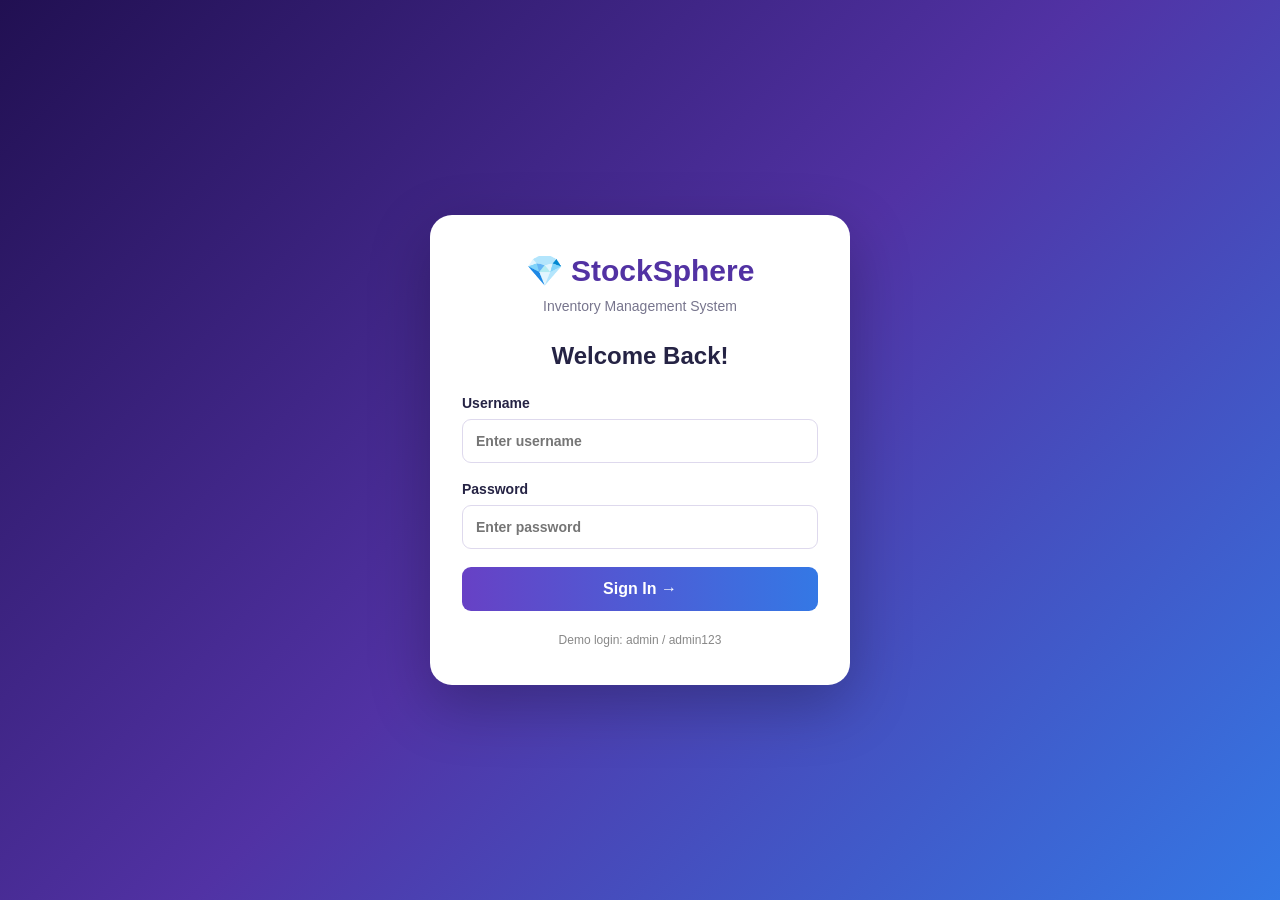
==== src/main/resources/static/backupindex.html @ e058be91 "Update StockSphere inventory system" ====
<!DOCTYPE html>
<html lang="en">
<head>
<meta charset="UTF-8">
<meta name="viewport" content="width=device-width, initial-scale=1.0">
<title>StockSphere | Inventory Management</title>

<style>
* {
    box-sizing: border-box;
    margin: 0;
    padding: 0;
    font-family: "Segoe UI", Arial, sans-serif;
}

body {
    background: #f5f6fc;
    color: #252344;
}

button, input, select { font: inherit; }
button { cursor: pointer; }

[hidden] { display: none !important; }

/* LOGIN PAGE */
.login-screen {
    min-height: 100vh;
    display: flex;
    align-items: center;
    justify-content: center;
    padding: 20px;
    background: linear-gradient(135deg, #211052, #5132a4, #3478e5);
}

.login-card {
    width: 100%;
    max-width: 420px;
    padding: 38px 32px;
    border-radius: 22px;
    background: white;
    box-shadow: 0 20px 60px rgba(0,0,0,.25);
}

.login-logo {
    text-align: center;
    font-size: 30px;
    font-weight: 800;
    color: #5232a3;
    margin-bottom: 10px;
}

.login-subtitle {
    text-align: center;
    color: #77758d;
    font-size: 14px;
    margin-bottom: 28px;
}

.login-card h2 {
    text-align: center;
    margin-bottom: 25px;
}

.login-field {
    display: flex;
    flex-direction: column;
    gap: 8px;
    margin-bottom: 18px;
    font-size: 14px;
    font-weight: 600;
}

.login-field input {
    width: 100%;
    padding: 13px;
    border: 1px solid #ded9ed;
    border-radius: 9px;
    outline: none;
}

.login-field input:focus {
    border-color: #7950db;
    box-shadow: 0 0 0 3px rgba(121,80,219,.12);
}

.login-button {
    width: 100%;
    padding: 13px;
    border: 0;
    border-radius: 9px;
    color: white;
    background: linear-gradient(90deg,#6741c5,#3478e5);
    font-weight: 700;
}

.login-error {
    color: #b42338;
    background: #fff0f0;
    padding: 10px;
    border-radius: 8px;
    margin-bottom: 15px;
    font-size: 13px;
}

.login-footer {
    margin-top: 22px;
    text-align: center;
    color: #888;
    font-size: 12px;
}

/* APPLICATION */
.app {
    display: flex;
    min-height: 100vh;
}

.sidebar {
    width: 245px;
    background: linear-gradient(180deg,#30206b,#5132a4);
    color: white;
    padding: 25px 15px;
    flex-shrink: 0;
}

.brand {
    font-size: 23px;
    font-weight: 800;
    padding: 5px 12px 30px;
}

.sidebar nav {
    display: flex;
    flex-direction: column;
    gap: 8px;
}

.nav-link {
    display: block;
    width: 100%;
    color: #eee8ff;
    background: transparent;
    border: 0;
    text-align: left;
    text-decoration: none;
    padding: 13px 14px;
    border-radius: 10px;
    font-size: 14px;
    transition: .2s;
}

.nav-link:hover, .nav-link.active {
    background: rgba(255,255,255,.18);
    color: white;
}

.main {
    min-width: 0;
    flex: 1;
    padding: 25px;
}

.topbar {
    display: flex;
    justify-content: flex-end;
    align-items: center;
    gap: 15px;
    margin-bottom: 25px;
}

.user-info { font-weight: 600; }

.logout {
    background: #eee8ff;
    color: #5634a5;
    border: 0;
    border-radius: 8px;
    padding: 9px 14px;
    font-weight: 600;
}

.page-header { margin-bottom: 25px; }
.page-header h1 { font-size: 27px; margin-bottom: 8px; }
.page-header p { color: #77758d; font-size: 14px; }

.stats-grid {
    display: grid;
    grid-template-columns: repeat(4,minmax(0,1fr));
    gap: 18px;
    margin-bottom: 28px;
}

.stat-card {
    background: white;
    padding: 22px;
    border-radius: 15px;
    box-shadow: 0 4px 18px rgba(40,30,90,.06);
    border-left: 4px solid #7549db;
}

.stat-label {
    color: #77758d;
    font-size: 13px;
    margin-bottom: 12px;
}

.stat-value {
    font-size: 25px;
    font-weight: 800;
    overflow-wrap: anywhere;
}

.panel {
    background: white;
    padding: 22px;
    border-radius: 15px;
    box-shadow: 0 4px 18px rgba(40,30,90,.06);
    margin-bottom: 22px;
}

.panel-heading {
    display: flex;
    justify-content: space-between;
    align-items: center;
    flex-wrap: wrap;
    gap: 12px;
    margin-bottom: 18px;
}

.panel-heading h2, .panel h2 { font-size: 19px; }

.toolbar {
    display: flex;
    align-items: center;
    flex-wrap: wrap;
    gap: 10px;
    margin-bottom: 18px;
}

.toolbar input, .toolbar select,
.form-grid input, .form-grid select {
    min-width: 0;
    width: 100%;
    padding: 11px 12px;
    border: 1px solid #ded9ed;
    border-radius: 8px;
    outline: none;
    background: white;
}

input:focus, select:focus {
    border-color: #7950db;
    box-shadow: 0 0 0 2px rgba(121,80,219,.1);
}

.toolbar .search { flex: 1; min-width: 180px; }

.btn {
    padding: 10px 15px;
    border: 0;
    border-radius: 8px;
    font-weight: 600;
}

.btn-primary { background: #6741c5; color: white; }
.btn-primary:hover { background: #5230a7; }
.btn-secondary { background: #eee9fa; color: #5634a5; }
.btn-danger { background: #ffe8eb; color: #c02e48; }

.btn-small {
    padding: 7px 10px;
    font-size: 12px;
    margin: 2px;
}

.table-wrap { width: 100%; overflow-x: auto; }

table {
    width: 100%;
    border-collapse: collapse;
    white-space: nowrap;
}

th, td {
    text-align: left;
    padding: 14px 12px;
    border-bottom: 1px solid #eeeaf5;
    font-size: 13px;
}

th {
    color: #6b6386;
    background: #faf9fe;
    font-weight: 700;
}

tbody tr:hover { background: #fcfbff; }

.empty-message {
    color: #77758d;
    padding: 22px 10px;
    text-align: center;
}

.form-grid {
    display: grid;
    grid-template-columns: repeat(2,minmax(0,1fr));
    gap: 15px;
    margin: 18px 0;
}

.form-field {
    display: flex;
    flex-direction: column;
    gap: 7px;
    font-size: 13px;
    font-weight: 600;
}

.form-actions { display: flex; gap: 10px; flex-wrap: wrap; }

.status {
    display: inline-block;
    padding: 5px 9px;
    border-radius: 20px;
    font-size: 12px;
    font-weight: 700;
}

.status-low { background: #fff0d7; color: #a35c00; }
.status-ok { background: #dff7e8; color: #187843; }

.settings-card {
    max-width: 750px;
    padding: 25px;
    background: white;
    border-radius: 16px;
    box-shadow: 0 4px 18px rgba(60,40,120,.10);
}

.settings-card h2 { margin-bottom: 22px; color: #5936b4; }

.settings-row {
    display: flex;
    justify-content: space-between;
    align-items: center;
    gap: 15px;
    padding: 18px 12px;
    border-bottom: 1px solid #eee8fa;
}

.settings-row:last-child { border-bottom: none; }
.settings-row span { color: #666; }
.settings-row strong { color: #292344; text-align: right; }

.settings-footer {
    margin-top: 30px;
    color: #777;
    font-size: 13px;
    text-align: center;
}

.notice {
    padding: 12px 15px;
    border-radius: 8px;
    background: #f0eaff;
    color: #5634a5;
    margin-bottom: 15px;
    font-size: 13px;
}

.error-notice { background: #fff0f0; color: #b42338; }

@media(max-width:1000px) {
    .stats-grid { grid-template-columns: repeat(2,minmax(0,1fr)); }
    .sidebar { width: 210px; }
}

@media(max-width:650px) {
    .app { flex-direction: column; }
    .sidebar { width: 100%; padding: 15px; }
    .brand { padding: 5px 8px 15px; }
    .sidebar nav { display: grid; grid-template-columns: repeat(2,minmax(0,1fr)); }
    .nav-link { padding: 11px 9px; font-size: 12px; }
    .main { padding: 16px; }
    .stats-grid { grid-template-columns: 1fr 1fr; gap: 10px; }
    .stat-card { padding: 15px; }
    .stat-value { font-size: 20px; }
    .form-grid { grid-template-columns: 1fr; }
    .settings-row { align-items: flex-start; flex-direction: column; gap: 7px; }
    .settings-row strong { text-align: left; }
}
</style>
</head>

<body>

<!-- LOGIN PAGE -->
<section id="loginScreen" class="login-screen">
    <div class="login-card">
        <div class="login-logo">💎 StockSphere</div>
        <p class="login-subtitle">Inventory Management System</p>
        <h2>Welcome Back!</h2>

        <form id="loginForm">
            <label class="login-field">
                Username
                <input id="loginUsername" type="text"
                       placeholder="Enter username"
                       autocomplete="username" required>
            </label>

            <label class="login-field">
                Password
                <input id="loginPassword" type="password"
                       placeholder="Enter password"
                       autocomplete="current-password" required>
            </label>

            <div id="loginError" class="login-error" hidden>
                Invalid username or password.
            </div>

            <button type="submit" class="login-button">Sign In →</button>
        </form>

        <div class="login-footer">
            Demo login: admin / admin123
        </div>
    </div>
</section>

<!-- INVENTORY APP: HIDDEN UNTIL LOGIN -->
<div class="app" id="inventoryApp" hidden>

    <aside class="sidebar">
        <div class="brand">💎 StockSphere</div>
        <nav>
            <button class="nav-link active" data-page="dashboard" onclick="showPage('dashboard')">📊 Dashboard</button>
            <button class="nav-link" data-page="products" onclick="showPage('products')">📦 Products</button>
            <button class="nav-link" data-page="suppliers" onclick="showPage('suppliers')">🏭 Suppliers</button>
            <button class="nav-link" data-page="alerts" onclick="showPage('alerts')">🔔 Stock Alerts</button>
            <button class="nav-link" data-page="reports" onclick="showPage('reports')">📈 Reports</button>
            <button class="nav-link" data-page="history" onclick="showPage('history')">🕘 Stock History</button>
            <button class="nav-link" data-page="settings" onclick="showPage('settings')">⚙️ Settings</button>
        </nav>
    </aside>

    <main class="main">
        <header class="topbar">
            <span class="user-info" id="userInfo">👤 admin</span>
            <button class="logout" onclick="logout()">Log out</button>
        </header>

        <div id="globalMessage" hidden></div>

        <!-- DASHBOARD -->
        <section id="dashboardPage">
            <div class="page-header">
                <h1>Inventory Dashboard</h1>
                <p>Welcome back! Here's your stock overview.</p>
            </div>

            <div class="stats-grid">
                <div class="stat-card"><div class="stat-label">📦 Total Products</div><div class="stat-value" id="dashboardProducts">0</div></div>
                <div class="stat-card"><div class="stat-label">📊 Total Stock Units</div><div class="stat-value" id="dashboardUnits">0</div></div>
                <div class="stat-card"><div class="stat-label">🔔 Low Stock Alerts</div><div class="stat-value" id="dashboardLowStock">0</div></div>
                <div class="stat-card"><div class="stat-label">💰 Total Stock Value</div><div class="stat-value" id="dashboardValue">₹0</div></div>
            </div>

            <div class="panel">
                <div class="panel-heading">
                    <h2>📦 Recent Products</h2>
                    <button class="btn btn-primary" onclick="showPage('products')">View Products</button>
                </div>
                <div class="table-wrap">
                    <table>
                        <thead><tr><th>ID</th><th>Product Name</th><th>Category</th><th>Stock</th><th>Price</th></tr></thead>
                        <tbody id="dashboardProductRows"><tr><td colspan="5" class="empty-message">Loading products...</td></tr></tbody>
                    </table>
                </div>
            </div>
        </section>

        <!-- PRODUCTS -->
        <section id="productsPage" hidden>
            <div class="page-header"><h1>📦 Products</h1><p>Manage your inventory products and stock quantities.</p></div>

            <div class="panel">
                <div class="panel-heading"><h2 id="productFormTitle">Add Product</h2></div>
                <form id="productForm">
                    <input type="hidden" id="productId">
                    <div class="form-grid">
                        <label class="form-field">Product Name<input id="productName" required placeholder="Enter product name"></label>
                        <label class="form-field">Category<input id="productCategory" required placeholder="Enter category"></label>
                        <label class="form-field">Stock<input id="productQuantity" type="number" min="0" step="1" required placeholder="Enter stock quantity"></label>
                        <label class="form-field">Price (₹)<input id="productPrice" type="number" min="0" step="0.01" required placeholder="Enter price"></label>
                    </div>
                    <div class="form-actions">
                        <button type="submit" class="btn btn-primary" id="productSubmitButton">Add Product</button>
                        <button type="button" class="btn btn-secondary" onclick="resetProductForm()">Clear</button>
                    </div>
                </form>
            </div>

            <div class="panel">
                <div class="panel-heading"><h2>Product List</h2><button class="btn btn-secondary" onclick="loadProducts()">↻ Refresh</button></div>
                <div class="toolbar"><input class="search" id="productSearch" placeholder="Search products..." oninput="renderProducts()"></div>
                <div class="table-wrap">
                    <table>
                        <thead><tr><th>ID</th><th>Name</th><th>Category</th><th>Stock</th><th>Price</th><th>Stock Status</th><th>Action</th></tr></thead>
                        <tbody id="productRows"><tr><td colspan="7" class="empty-message">Loading products...</td></tr></tbody>
                    </table>
                </div>
            </div>
        </section>

        <!-- SUPPLIERS -->
        <section id="suppliersPage" hidden>
            <div class="page-header"><h1>🏭 Suppliers</h1><p>Manage supplier contact and company information.</p></div>

            <div class="panel">
                <div class="panel-heading"><h2 id="supplierFormTitle">Add Supplier</h2></div>
                <form id="supplierForm">
                    <input type="hidden" id="supplierId">
                    <div class="form-grid">
                        <label class="form-field">Name<input id="supplierName" required placeholder="Supplier name"></label>
                        <label class="form-field">Company<input id="supplierCompany" required placeholder="Company name"></label>
                        <label class="form-field">Phone<input id="supplierPhone" placeholder="Phone number"></label>
                        <label class="form-field">Email<input id="supplierEmail" type="email" placeholder="Email address"></label>
                        <label class="form-field">Address<input id="supplierAddress" placeholder="Address"></label>
                        <label class="form-field">Product Purchased<input id="supplierProduct" placeholder="Product purchased"></label>
                    </div>
                    <div class="form-actions">
                        <button type="submit" class="btn btn-primary" id="supplierSubmitButton">Add Supplier</button>
                        <button type="button" class="btn btn-secondary" onclick="resetSupplierForm()">Clear</button>
                    </div>
                </form>
            </div>

            <div class="panel">
                <div class="panel-heading"><h2>Supplier List</h2><button class="btn btn-secondary" onclick="loadSuppliers()">↻ Refresh</button></div>
                <div class="toolbar"><input class="search" id="supplierSearch" placeholder="Search suppliers..." oninput="renderSuppliers()"></div>
                <div class="table-wrap">
                    <table>
                        <thead><tr><th>Name</th><th>Company</th><th>Phone</th><th>Email</th><th>Address</th><th>Product Purchased</th><th>Action</th></tr></thead>
                        <tbody id="supplierRows"><tr><td colspan="7" class="empty-message">Loading suppliers...</td></tr></tbody>
                    </table>
                </div>
            </div>
        </section>

        <!-- STOCK ALERTS -->
        <section id="alertsPage" hidden>
            <div class="page-header"><h1>🔔 Stock Alerts</h1><p>Monitor products with low stock quantities.</p></div>
            <div class="panel">
                <div class="panel-heading"><h2>Low Stock Products</h2><button class="btn btn-secondary" onclick="renderAlerts()">↻ Refresh</button></div>
                <p class="notice">Products with stock quantity of 10 or less are shown as low stock.</p>
                <div class="table-wrap">
                    <table>
                        <thead><tr><th>Product</th><th>Category</th><th>Current Stock</th><th>Status</th></tr></thead>
                        <tbody id="alertRows"><tr><td colspan="4" class="empty-message">Loading alerts...</td></tr></tbody>
                    </table>
                </div>
            </div>
        </section>

        <!-- REPORTS -->
        <section id="reportsPage" hidden>
            <div class="page-header"><h1>📈 Inventory Reports</h1><p>View and export inventory summaries.</p></div>
            <div class="stats-grid">
                <div class="stat-card"><div class="stat-label">Total Products</div><div class="stat-value" id="reportProducts">0</div></div>
                <div class="stat-card"><div class="stat-label">Total Stock Units</div><div class="stat-value" id="reportUnits">0</div></div>
                <div class="stat-card"><div class="stat-label">Low Stock Products</div><div class="stat-value" id="reportLowStock">0</div></div>
                <div class="stat-card"><div class="stat-label">Total Stock Value</div><div class="stat-value" id="reportValue">₹0</div></div>
            </div>
            <div class="panel">
                <div class="panel-heading"><h2>Inventory Summary</h2><button class="btn btn-primary" onclick="downloadCSVReport()">⬇ Download CSV Report</button></div>
                <div class="table-wrap">
                    <table>
                        <thead><tr><th>ID</th><th>Product</th><th>Category</th><th>Stock</th><th>Price</th><th>Total Value</th></tr></thead>
                        <tbody id="reportRows"><tr><td colspan="6" class="empty-message">Loading report...</td></tr></tbody>
                    </table>
                </div>
            </div>
        </section>

        <!-- STOCK HISTORY -->
        <section id="historyPage" hidden>
            <div class="page-header"><h1>🕘 Stock History</h1><p>Track product stock changes and inventory activities.</p></div>
            <div class="panel">
                <div class="panel-heading"><h2>Stock History Records</h2><button class="btn btn-secondary" onclick="loadHistory()">↻ Refresh</button></div>
                <p id="historyCount" class="notice">Loading stock history...</p>
                <div class="table-wrap">
                    <table>
                        <thead><tr><th>Date &amp; Time</th><th>Product</th><th>Action</th><th>Previous Quantity</th><th>New Quantity</th></tr></thead>
                        <tbody id="historyRows"><tr><td colspan="5" class="empty-message">Loading stock history...</td></tr></tbody>
                    </table>
                </div>
            </div>
        </section>

        <!-- SETTINGS -->
        <section id="settingsPage" hidden>
            <div class="page-header"><h1>Settings</h1><p>Application information.</p></div>
            <div class="settings-card">
                <h2>⚙️ Settings</h2>
                <div class="settings-row"><span>Application</span><strong>StockSphere</strong></div>
                <div class="settings-row"><span>Backend</span><strong>Spring Boot</strong></div>
                <div class="settings-row"><span>Database</span><strong>MySQL</strong></div>
                <div class="settings-row"><span>Currency</span><strong>Indian Rupees (₹)</strong></div>
            </div>
            <footer class="settings-footer">© 2026 StockSphere | Inventory Management System</footer>
        </section>
    </main>
</div>

<script>
const PRODUCT_API = "/api/products";
const HISTORY_API = "/api/products/history";
const SUPPLIER_API = "/api/suppliers";

/* DEMO LOGIN - NOT SECURE BACKEND AUTHENTICATION */
const DEMO_USERNAME = "admin";
const DEMO_PASSWORD = "admin123";

let products = [];
let suppliers = [];
let historyRecords = [];

const byId = id => document.getElementById(id);

function escapeHTML(value) {
    return String(value ?? "").replace(/[&<>"']/g, char => ({
        "&": "&amp;",
        "<": "&lt;",
        ">": "&gt;",
        '"': "&quot;",
        "'": "&#39;"
    })[char]);
}

function money(value) {
    return Number(value || 0).toLocaleString("en-IN", {
        style: "currency",
        currency: "INR",
        maximumFractionDigits: 2
    });
}

function number(value) {
    return Number(value || 0).toLocaleString("en-IN");
}

function showMessage(message, isError = false) {
    const element = byId("globalMessage");
    element.textContent = message;
    element.className = isError ? "notice error-notice" : "notice";
    element.hidden = false;
}

function clearMessage() {
    byId("globalMessage").hidden = true;
}

async function apiRequest(url, options = {}) {
    const response = await fetch(url, {
        ...options,
        headers: {
            ...(options.body ? {"Content-Type": "application/json"} : {}),
            ...(options.headers || {})
        }
    });

    if (!response.ok) {
        const errorText = await response.text();
        throw new Error(errorText || `Request failed (${response.status})`);
    }

    if (response.status === 204) return null;

    const text = await response.text();
    return text ? JSON.parse(text) : null;
}

/* LOGIN */
byId("loginForm").addEventListener("submit", async event => {
    event.preventDefault();

    const username = byId("loginUsername").value.trim();
    const password = byId("loginPassword").value;

    if (username !== DEMO_USERNAME || password !== DEMO_PASSWORD) {
        byId("loginError").textContent = "Invalid username or password.";
        byId("loginError").hidden = false;
        return;
    }

    byId("loginError").hidden = true;
    byId("loginScreen").hidden = true;
    byId("inventoryApp").hidden = false;
    byId("userInfo").textContent = "👤 " + username;

    showPage("dashboard");
});

function logout() {
    if (!confirm("Are you sure you want to log out?")) return;

    byId("inventoryApp").hidden = true;
    byId("loginScreen").hidden = false;
    byId("loginForm").reset();
    byId("loginError").hidden = true;
    byId("loginUsername").focus();
}

/* PAGE NAVIGATION */
function showPage(page) {
    clearMessage();

    const pages = [
        "dashboard", "products", "suppliers",
        "alerts", "reports", "history", "settings"
    ];

    pages.forEach(name => {
        byId(name + "Page").hidden = name !== page;
    });

    document.querySelectorAll(".nav-link").forEach(link => {
        link.classList.toggle("active", link.dataset.page === page);
    });

    if (page === "dashboard" || page === "products") {
        loadProducts();
    } else if (page === "suppliers") {
        loadSuppliers();
    } else if (page === "alerts" || page === "reports") {
        loadProducts();
    } else if (page === "history") {
        loadHistory();
    }
}

/* PRODUCTS */
async function loadProducts() {
    try {
        const result = await apiRequest(PRODUCT_API);
        products = Array.isArray(result) ? result : [];

        renderProducts();
        renderDashboard();
        renderAlerts();
        renderReports();
    } catch (error) {
        console.error("Product loading error:", error);
        byId("productRows").innerHTML =
            `<tr><td colspan="7" class="empty-message">Unable to load products. Check the backend.</td></tr>`;
        byId("dashboardProductRows").innerHTML =
            `<tr><td colspan="5" class="empty-message">Unable to load products.</td></tr>`;
        showMessage("Unable to load products. Make sure Spring Boot is running.", true);
    }
}

function renderProducts() {
    const query = (byId("productSearch").value || "").toLowerCase();

    const filtered = products.filter(product =>
        String(product.name || "").toLowerCase().includes(query) ||
        String(product.category || "").toLowerCase().includes(query) ||
        String(product.id || "").includes(query)
    );

    byId("productRows").innerHTML = filtered.length
        ? filtered.map(product => {
            const qty = Number(product.quantity || 0);
            const low = qty <= 10;

            return `<tr>
                <td>${escapeHTML(product.id)}</td>
                <td>${escapeHTML(product.name)}</td>
                <td>${escapeHTML(product.category)}</td>
                <td>${number(qty)}</td>
                <td>${money(product.price)}</td>
                <td><span class="status ${low ? "status-low" : "status-ok"}">${low ? "Low Stock" : "In Stock"}</span></td>
                <td>
                    <button class="btn btn-secondary btn-small" onclick="editProduct(${Number(product.id)})">Edit</button>
                    <button class="btn btn-danger btn-small" onclick="deleteProduct(${Number(product.id)})">Delete</button>
                </td>
            </tr>`;
        }).join("")
        : `<tr><td colspan="7" class="empty-message">No products found.</td></tr>`;
}

function renderDashboard() {
    const totalUnits = products.reduce((sum, p) => sum + Number(p.quantity || 0), 0);
    const lowStock = products.filter(p => Number(p.quantity || 0) <= 10).length;
    const totalValue = products.reduce((sum, p) =>
        sum + Number(p.quantity || 0) * Number(p.price || 0), 0);

    byId("dashboardProducts").textContent = number(products.length);
    byId("dashboardUnits").textContent = number(totalUnits);
    byId("dashboardLowStock").textContent = number(lowStock);
    byId("dashboardValue").textContent = money(totalValue);

    byId("dashboardProductRows").innerHTML = products.length
        ? [...products].slice(-5).reverse().map(p => `
            <tr>
                <td>${escapeHTML(p.id)}</td>
                <td>${escapeHTML(p.name)}</td>
                <td>${escapeHTML(p.category)}</td>
                <td>${number(p.quantity)}</td>
                <td>${money(p.price)}</td>
            </tr>`).join("")
        : `<tr><td colspan="5" class="empty-message">No products added yet.</td></tr>`;
}

byId("productForm").addEventListener("submit", async event => {
    event.preventDefault();

    const id = byId("productId").value;
    const product = {
        name: byId("productName").value.trim(),
        category: byId("productCategory").value.trim(),
        quantity: Number(byId("productQuantity").value),
        price: Number(byId("productPrice").value)
    };

    try {
        if (id) {
            await apiRequest(`${PRODUCT_API}/${encodeURIComponent(id)}`, {
                method: "PUT", body: JSON.stringify(product)
            });
            showMessage("Product updated successfully.");
        } else {
            await apiRequest(PRODUCT_API, {
                method: "POST", body: JSON.stringify(product)
            });
            showMessage("Product added successfully.");
        }

        resetProductForm();
        await loadProducts();
    } catch (error) {
        console.error(error);
        showMessage("Unable to save product. Check the backend and try again.", true);
    }
});

function editProduct(id) {
    const p = products.find(item => Number(item.id) === Number(id));
    if (!p) return;

    byId("productId").value = p.id;
    byId("productName").value = p.name || "";
    byId("productCategory").value = p.category || "";
    byId("productQuantity").value = p.quantity ?? 0;
    byId("productPrice").value = p.price ?? 0;
    byId("productFormTitle").textContent = "Edit Product";
    byId("productSubmitButton").textContent = "Update Product";

    window.scrollTo({top: 0, behavior: "smooth"});
}

async function deleteProduct(id) {
    if (!confirm("Are you sure you want to delete this product?")) return;

    try {
        await apiRequest(`${PRODUCT_API}/${encodeURIComponent(id)}`, {method: "DELETE"});
        showMessage("Product deleted successfully.");
        await loadProducts();
    } catch (error) {
        console.error(error);
        showMessage("Unable to delete product.", true);
    }
}

function resetProductForm() {
    byId("productForm").reset();
    byId("productId").value = "";
    byId("productFormTitle").textContent = "Add Product";
    byId("productSubmitButton").textContent = "Add Product";
}

/* SUPPLIERS */
async function loadSuppliers() {
    try {
        const result = await apiRequest(SUPPLIER_API);
        suppliers = Array.isArray(result) ? result : [];
        renderSuppliers();
    } catch (error) {
        console.error("Supplier loading error:", error);
        byId("supplierRows").innerHTML =
            `<tr><td colspan="7" class="empty-message">Unable to load suppliers. Check the supplier backend API.</td></tr>`;
        showMessage("Unable to load suppliers. Verify /api/suppliers.", true);
    }
}

function renderSuppliers() {
    const query = (byId("supplierSearch").value || "").toLowerCase();

    const filtered = suppliers.filter(s => [
        s.name, s.company, s.phone, s.email, s.address, s.productSupplied
    ].some(value => String(value || "").toLowerCase().includes(query)));

    byId("supplierRows").innerHTML = filtered.length
        ? filtered.map(s => `
            <tr>
                <td>${escapeHTML(s.name)}</td>
                <td>${escapeHTML(s.company)}</td>
                <td>${escapeHTML(s.phone)}</td>
                <td>${escapeHTML(s.email)}</td>
                <td>${escapeHTML(s.address)}</td>
                <td>${escapeHTML(s.productSupplied)}</td>
                <td>
                    <button class="btn btn-secondary btn-small" onclick="editSupplier(${Number(s.id)})">Edit</button>
                    <button class="btn btn-danger btn-small" onclick="deleteSupplier(${Number(s.id)})">Delete</button>
                </td>
            </tr>`).join("")
        : `<tr><td colspan="7" class="empty-message">No suppliers found.</td></tr>`;
}

byId("supplierForm").addEventListener("submit", async event => {
    event.preventDefault();

    const id = byId("supplierId").value;

    const supplier = {
        name: byId("supplierName").value.trim(),
        company: byId("supplierCompany").value.trim(),
        phone: byId("supplierPhone").value.trim(),
        email: byId("supplierEmail").value.trim(),
        address: byId("supplierAddress").value.trim(),
        productSupplied: byId("supplierProduct").value.trim()
    };

    try {
        if (id) {
            await apiRequest(`${SUPPLIER_API}/${encodeURIComponent(id)}`, {
                method: "PUT", body: JSON.stringify(supplier)
            });
            showMessage("Supplier updated successfully.");
        } else {
            await apiRequest(SUPPLIER_API, {
                method: "POST", body: JSON.stringify(supplier)
            });
            showMessage("Supplier added successfully.");
        }

        resetSupplierForm();
        await loadSuppliers();
    } catch (error) {
        console.error(error);
        showMessage("Unable to save supplier. Check the supplier API and field names.", true);
    }
});

function editSupplier(id) {
    const s = suppliers.find(item => Number(item.id) === Number(id));
    if (!s) return;

    byId("supplierId").value = s.id;
    byId("supplierName").value = s.name || "";
    byId("supplierCompany").value = s.company || "";
    byId("supplierPhone").value = s.phone || "";
    byId("supplierEmail").value = s.email || "";
    byId("supplierAddress").value = s.address || "";
    byId("supplierProduct").value = s.productSupplied || "";

    byId("supplierFormTitle").textContent = "Edit Supplier";
    byId("supplierSubmitButton").textContent = "Update Supplier";
    window.scrollTo({top: 0, behavior: "smooth"});
}

async function deleteSupplier(id) {
    if (!confirm("Are you sure you want to delete this supplier?")) return;

    try {
        await apiRequest(`${SUPPLIER_API}/${encodeURIComponent(id)}`, {method: "DELETE"});
        showMessage("Supplier deleted successfully.");
        await loadSuppliers();
    } catch (error) {
        console.error(error);
        showMessage("Unable to delete supplier.", true);
    }
}

function resetSupplierForm() {
    byId("supplierForm").reset();
    byId("supplierId").value = "";
    byId("supplierFormTitle").textContent = "Add Supplier";
    byId("supplierSubmitButton").textContent = "Add Supplier";
}

/* STOCK ALERTS */
function renderAlerts() {
    const low = products.filter(p => Number(p.quantity || 0) <= 10);

    byId("alertRows").innerHTML = low.length
        ? low.map(p => `
            <tr>
                <td>${escapeHTML(p.name)}</td>
                <td>${escapeHTML(p.category)}</td>
                <td>${number(p.quantity)}</td>
                <td><span class="status status-low">Low Stock</span></td>
            </tr>`).join("")
        : `<tr><td colspan="4" class="empty-message">No low stock products. All stock levels look good!</td></tr>`;
}

/* REPORTS */
function renderReports() {
    const totalUnits = products.reduce((sum, p) => sum + Number(p.quantity || 0), 0);
    const lowStock = products.filter(p => Number(p.quantity || 0) <= 10).length;
    const totalValue = products.reduce((sum, p) =>
        sum + Number(p.quantity || 0) * Number(p.price || 0), 0);

    byId("reportProducts").textContent = number(products.length);
    byId("reportUnits").textContent = number(totalUnits);
    byId("reportLowStock").textContent = number(lowStock);
    byId("reportValue").textContent = money(totalValue);

    byId("reportRows").innerHTML = products.length
        ? products.map(p => `
            <tr>
                <td>${escapeHTML(p.id)}</td>
                <td>${escapeHTML(p.name)}</td>
                <td>${escapeHTML(p.category)}</td>
                <td>${number(p.quantity)}</td>
                <td>${money(p.price)}</td>
                <td>${money(Number(p.quantity || 0) * Number(p.price || 0))}</td>
            </tr>`).join("")
        : `<tr><td colspan="6" class="empty-message">No products available for the report.</td></tr>`;
}

function downloadCSVReport() {
    const headers = ["ID","Product","Category","Stock","Price","Total Value"];
    const rows = products.map(p => [
        p.id, p.name, p.category, p.quantity, p.price,
        Number(p.quantity || 0) * Number(p.price || 0)
    ]);

    const csvCell = value => '"' + String(value ?? "").replace(/"/g, '""') + '"';
    const csv = [headers, ...rows].map(row => row.map(csvCell).join(",")).join("\r\n");

    const blob = new Blob(["\uFEFF" + csv], {type: "text/csv;charset=utf-8;"});
    const url = URL.createObjectURL(blob);
    const link = document.createElement("a");

    link.href = url;
    link.download = "StockSphere_Inventory_Report.csv";
    document.body.appendChild(link);
    link.click();
    link.remove();
    URL.revokeObjectURL(url);
}

/* STOCK HISTORY */
async function loadHistory() {
    byId("historyCount").textContent = "Loading stock history...";
    byId("historyRows").innerHTML =
        `<tr><td colspan="5" class="empty-message">Loading stock history...</td></tr>`;

    try {
        const result = await apiRequest(HISTORY_API);
        historyRecords = Array.isArray(result) ? result : [];

        historyRecords.sort((a, b) =>
            new Date(b.actionDate || b.dateTime || b.timestamp || b.createdAt || 0) -
            new Date(a.actionDate || a.dateTime || a.timestamp || a.createdAt || 0)
        );

        renderHistory();
    } catch (error) {
        console.error("Stock history loading error:", error);
        byId("historyCount").textContent = "Unable to load stock history.";
        byId("historyRows").innerHTML =
            `<tr><td colspan="5" class="empty-message">Could not load stock history. Verify the backend history endpoint.</td></tr>`;
    }
}

function renderHistory() {
    byId("historyCount").textContent =
        `Showing ${historyRecords.length} stock history record(s).`;

    byId("historyRows").innerHTML = historyRecords.length
        ? historyRecords.map(item => {
            const rawDate = item.actionDate ?? item.dateTime ??
                item.timestamp ?? item.createdAt ?? item.createdDate ?? item.date;

            let formattedDate = "—";
            if (rawDate) {
                const date = new Date(rawDate);
                if (!Number.isNaN(date.getTime())) formattedDate = date.toLocaleString("en-IN");
            }

            const productName = item.productName ?? item.product?.name ?? item.name ?? "—";
            const action = item.action ?? item.actionType ?? "—";
            const previousQuantity = item.previousQuantity ?? item.oldQuantity ?? 0;
            const newQuantity = item.newQuantity ?? item.quantity ?? 0;

            return `<tr>
                <td>${escapeHTML(formattedDate)}</td>
                <td>${escapeHTML(productName)}</td>
                <td>${escapeHTML(action)}</td>
                <td>${number(previousQuantity)}</td>
                <td>${number(newQuantity)}</td>
            </tr>`;
        }).join("")
        : `<tr><td colspan="5" class="empty-message">No stock history records found. Add or update a product to create a record.</td></tr>`;
}
</script>
</body>
</html>
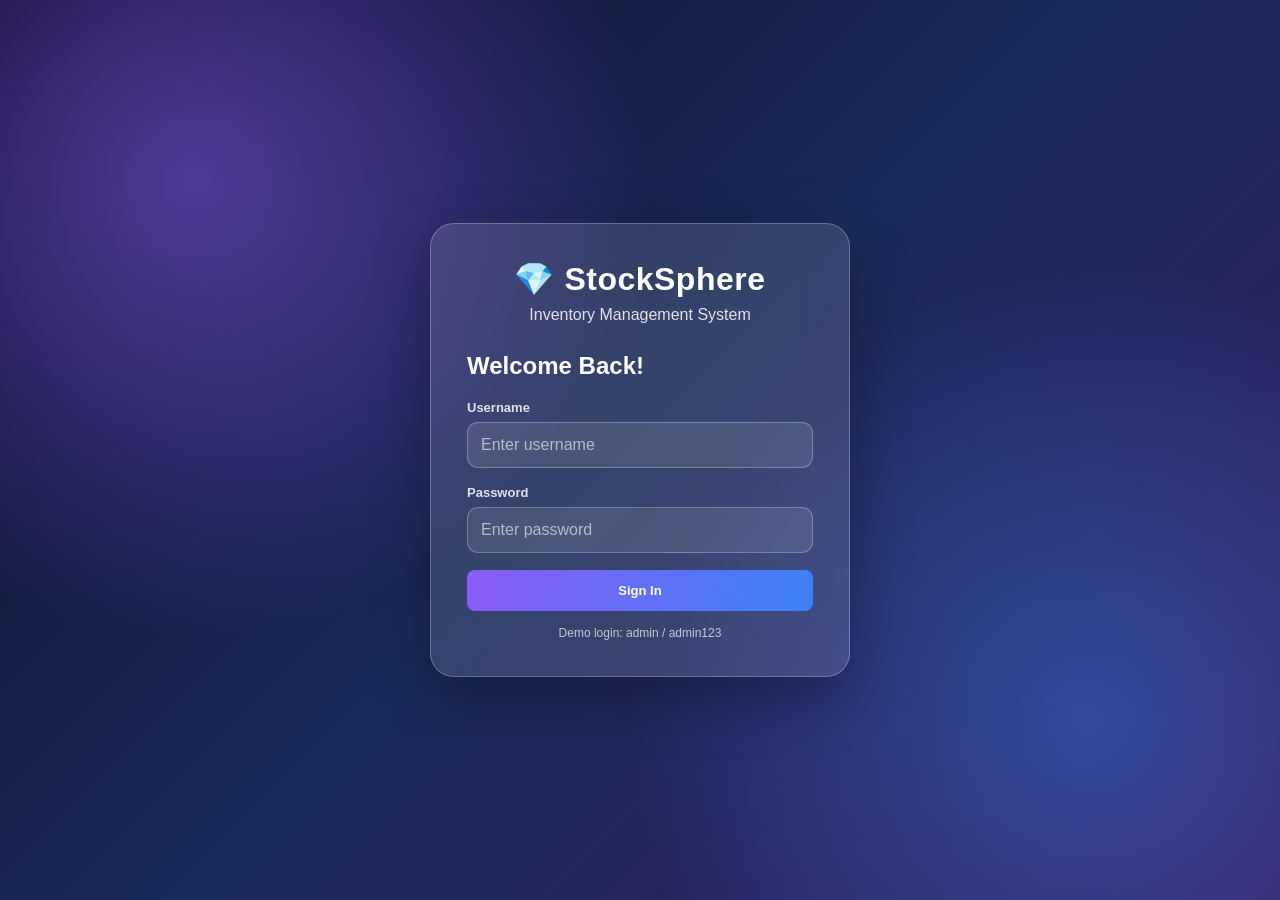
==== commit 0d1fec27: "Update StockSphere login design" ====
--- a/src/main/resources/static/backupindex.html
+++ b/src/main/resources/static/backupindex.html
@@ -14,621 +14,1287 @@
     font-family: "Segoe UI", Arial, sans-serif;
 }
 
+:root {
+    --purple: #6d4aff;
+    --blue: #3985ff;
+    --dark: #252344;
+    --muted: #777891;
+    --background: #f5f6fc;
+    --border: #e9e8f3;
+}
+
 body {
-    background: #f5f6fc;
-    color: #252344;
-}
-
-button, input, select { font: inherit; }
-button { cursor: pointer; }
-
-[hidden] { display: none !important; }
-
-/* LOGIN PAGE */
-.login-screen {
+    background: var(--background);
+    color: var(--dark);
+}
+
+button, input, select {
+    font: inherit;
+}
+
+button {
+    cursor: pointer;
+}
+
+[hidden] {
+    display: none !important;
+}
+
+#loginScreen {
     min-height: 100vh;
-    display: flex;
-    align-items: center;
-    justify-content: center;
+    display: grid;
+    place-items: center;
     padding: 20px;
-    background: linear-gradient(135deg, #211052, #5132a4, #3478e5);
+    background: linear-gradient(135deg, #392080, #6150e9, #3985ff);
 }
 
 .login-card {
     width: 100%;
     max-width: 420px;
-    padding: 38px 32px;
+    padding: 36px;
+    background: white;
     border-radius: 22px;
-    background: white;
-    box-shadow: 0 20px 60px rgba(0,0,0,.25);
+    box-shadow: 0 20px 60px #17104445;
 }
 
 .login-logo {
     text-align: center;
     font-size: 30px;
     font-weight: 800;
-    color: #5232a3;
-    margin-bottom: 10px;
+    color: var(--purple);
+    margin-bottom: 8px;
 }
 
 .login-subtitle {
     text-align: center;
-    color: #77758d;
-    font-size: 14px;
+    color: var(--muted);
     margin-bottom: 28px;
 }
 
 .login-card h2 {
-    text-align: center;
-    margin-bottom: 25px;
-}
-
-.login-field {
-    display: flex;
-    flex-direction: column;
-    gap: 8px;
-    margin-bottom: 18px;
-    font-size: 14px;
+    margin-bottom: 20px;
+}
+
+.login-card label {
+    display: block;
+    font-size: 13px;
     font-weight: 600;
-}
-
-.login-field input {
+    margin-bottom: 7px;
+}
+
+.login-card input {
     width: 100%;
     padding: 13px;
-    border: 1px solid #ded9ed;
+    border: 1px solid var(--border);
     border-radius: 9px;
-    outline: none;
-}
-
-.login-field input:focus {
-    border-color: #7950db;
-    box-shadow: 0 0 0 3px rgba(121,80,219,.12);
-}
-
-.login-button {
-    width: 100%;
-    padding: 13px;
-    border: 0;
-    border-radius: 9px;
-    color: white;
-    background: linear-gradient(90deg,#6741c5,#3478e5);
-    font-weight: 700;
+    margin-bottom: 17px;
+    outline-color: var(--purple);
+}
+
+.login-hint {
+    margin-top: 15px;
+    font-size: 12px;
+    color: var(--muted);
+    text-align: center;
 }
 
 .login-error {
-    color: #b42338;
-    background: #fff0f0;
-    padding: 10px;
-    border-radius: 8px;
-    margin-bottom: 15px;
+    color: #c62828;
     font-size: 13px;
-}
-
-.login-footer {
-    margin-top: 22px;
-    text-align: center;
-    color: #888;
-    font-size: 12px;
-}
-
-/* APPLICATION */
-.app {
+    margin-bottom: 12px;
+}
+
+.app-layout {
     display: flex;
     min-height: 100vh;
 }
 
 .sidebar {
     width: 245px;
-    background: linear-gradient(180deg,#30206b,#5132a4);
-    color: white;
+    flex-shrink: 0;
+    background: #fff;
+    border-right: 1px solid var(--border);
     padding: 25px 15px;
-    flex-shrink: 0;
 }
 
 .brand {
-    font-size: 23px;
+    font-size: 24px;
     font-weight: 800;
-    padding: 5px 12px 30px;
-}
-
-.sidebar nav {
-    display: flex;
-    flex-direction: column;
-    gap: 8px;
+    color: var(--purple);
+    padding: 0 12px 30px;
+}
+
+.brand small {
+    display: block;
+    font-size: 11px;
+    font-weight: 500;
+    color: var(--muted);
+    margin-top: 4px;
+}
+
+.nav-label {
+    padding: 0 12px;
+    color: #a0a0b5;
+    font-size: 11px;
+    font-weight: 700;
+    letter-spacing: 1px;
+    margin-bottom: 12px;
 }
 
 .nav-link {
     display: block;
     width: 100%;
-    color: #eee8ff;
+    border: 0;
     background: transparent;
-    border: 0;
     text-align: left;
-    text-decoration: none;
-    padding: 13px 14px;
+    padding: 13px 12px;
     border-radius: 10px;
+    margin-bottom: 5px;
+    color: #686781;
     font-size: 14px;
-    transition: .2s;
-}
-
-.nav-link:hover, .nav-link.active {
-    background: rgba(255,255,255,.18);
+}
+
+.nav-link:hover {
+    background: #f3f0ff;
+    color: var(--purple);
+}
+
+.nav-link.active {
+    background: linear-gradient(100deg, #704bff, #5482ff);
     color: white;
-}
-
-.main {
+    box-shadow: 0 5px 14px #704bff35;
+}
+
+.main-area {
     min-width: 0;
     flex: 1;
-    padding: 25px;
 }
 
 .topbar {
+    min-height: 75px;
+    background: white;
+    border-bottom: 1px solid var(--border);
     display: flex;
-    justify-content: flex-end;
+    align-items: center;
+    justify-content: space-between;
+    gap: 15px;
+    padding: 18px 28px;
+}
+
+.topbar-title {
+    font-weight: 700;
+}
+
+.topbar-right {
+    display: flex;
     align-items: center;
     gap: 15px;
-    margin-bottom: 25px;
-}
-
-.user-info { font-weight: 600; }
-
-.logout {
-    background: #eee8ff;
-    color: #5634a5;
-    border: 0;
-    border-radius: 8px;
-    padding: 9px 14px;
-    font-weight: 600;
-}
-
-.page-header { margin-bottom: 25px; }
-.page-header h1 { font-size: 27px; margin-bottom: 8px; }
-.page-header p { color: #77758d; font-size: 14px; }
+    font-size: 13px;
+}
+
+.user-info {
+    color: var(--purple);
+    font-weight: 700;
+}
+
+.content {
+    padding: 28px;
+    max-width: 1600px;
+    margin: auto;
+}
+
+.page-header {
+    margin-bottom: 24px;
+}
+
+.page-header h1 {
+    font-size: 27px;
+    margin-bottom: 7px;
+}
+
+.page-header p {
+    color: var(--muted);
+    font-size: 14px;
+}
 
 .stats-grid {
     display: grid;
-    grid-template-columns: repeat(4,minmax(0,1fr));
+    grid-template-columns: repeat(4, minmax(0, 1fr));
     gap: 18px;
-    margin-bottom: 28px;
+    margin-bottom: 25px;
 }
 
 .stat-card {
     background: white;
-    padding: 22px;
-    border-radius: 15px;
-    box-shadow: 0 4px 18px rgba(40,30,90,.06);
-    border-left: 4px solid #7549db;
+    padding: 23px;
+    border-radius: 16px;
+    border: 1px solid var(--border);
+    box-shadow: 0 5px 20px #29215a05;
+}
+
+.stat-icon {
+    font-size: 25px;
+    margin-bottom: 15px;
 }
 
 .stat-label {
-    color: #77758d;
+    color: var(--muted);
     font-size: 13px;
-    margin-bottom: 12px;
+    margin-bottom: 8px;
 }
 
 .stat-value {
-    font-size: 25px;
+    font-size: 27px;
     font-weight: 800;
     overflow-wrap: anywhere;
 }
 
+.stat-purple { border-top: 4px solid #7955ff; }
+.stat-blue { border-top: 4px solid #3985ff; }
+.stat-orange { border-top: 4px solid #ffab48; }
+.stat-green { border-top: 4px solid #2fbd8a; }
+
 .panel {
     background: white;
-    padding: 22px;
+    border: 1px solid var(--border);
     border-radius: 15px;
-    box-shadow: 0 4px 18px rgba(40,30,90,.06);
+    padding: 23px;
     margin-bottom: 22px;
+    min-width: 0;
 }
 
 .panel-heading {
     display: flex;
     justify-content: space-between;
     align-items: center;
+    gap: 12px;
+    margin-bottom: 20px;
     flex-wrap: wrap;
-    gap: 12px;
-    margin-bottom: 18px;
-}
-
-.panel-heading h2, .panel h2 { font-size: 19px; }
+}
+
+.panel-heading h2 {
+    font-size: 17px;
+}
+
+.form-grid {
+    display: grid;
+    grid-template-columns: repeat(3, minmax(0, 1fr));
+    gap: 18px;
+}
+
+.form-field {
+    display: flex;
+    flex-direction: column;
+    gap: 8px;
+    font-size: 13px;
+    font-weight: 600;
+    color: #55546e;
+}
+
+.form-field input,
+.form-field select {
+    width: 100%;
+    min-width: 0;
+    padding: 12px;
+    border: 1px solid #deddeb;
+    border-radius: 8px;
+    background: #fff;
+    color: var(--dark);
+    outline-color: var(--purple);
+}
+
+.form-actions {
+    display: flex;
+    gap: 10px;
+    flex-wrap: wrap;
+    margin-top: 20px;
+}
+
+.btn {
+    border: 0;
+    border-radius: 8px;
+    padding: 11px 16px;
+    font-weight: 600;
+    font-size: 13px;
+    transition: 0.2s;
+}
+
+.btn:hover {
+    filter: brightness(0.96);
+    transform: translateY(-1px);
+}
+
+.btn-primary {
+    color: white;
+    background: linear-gradient(100deg, var(--purple), var(--blue));
+}
+
+.btn-secondary {
+    color: #5c4dc1;
+    background: #f0edff;
+}
+
+.btn-danger {
+    color: #c62828;
+    background: #ffeded;
+}
+
+.btn-small {
+    padding: 7px 10px;
+    margin: 2px;
+    font-size: 12px;
+}
 
 .toolbar {
     display: flex;
-    align-items: center;
-    flex-wrap: wrap;
     gap: 10px;
     margin-bottom: 18px;
 }
 
-.toolbar input, .toolbar select,
-.form-grid input, .form-grid select {
-    min-width: 0;
+.search {
     width: 100%;
-    padding: 11px 12px;
-    border: 1px solid #ded9ed;
+    max-width: 350px;
+    border: 1px solid var(--border);
     border-radius: 8px;
-    outline: none;
-    background: white;
-}
-
-input:focus, select:focus {
-    border-color: #7950db;
-    box-shadow: 0 0 0 2px rgba(121,80,219,.1);
-}
-
-.toolbar .search { flex: 1; min-width: 180px; }
-
-.btn {
-    padding: 10px 15px;
-    border: 0;
-    border-radius: 8px;
-    font-weight: 600;
-}
-
-.btn-primary { background: #6741c5; color: white; }
-.btn-primary:hover { background: #5230a7; }
-.btn-secondary { background: #eee9fa; color: #5634a5; }
-.btn-danger { background: #ffe8eb; color: #c02e48; }
-
-.btn-small {
-    padding: 7px 10px;
-    font-size: 12px;
-    margin: 2px;
-}
-
-.table-wrap { width: 100%; overflow-x: auto; }
+    padding: 11px 13px;
+    outline-color: var(--purple);
+}
+
+.table-wrap {
+    width: 100%;
+    overflow-x: auto;
+}
 
 table {
     width: 100%;
     border-collapse: collapse;
-    white-space: nowrap;
-}
-
-th, td {
+    font-size: 13px;
+    min-width: 600px;
+}
+
+th {
     text-align: left;
     padding: 14px 12px;
-    border-bottom: 1px solid #eeeaf5;
-    font-size: 13px;
-}
-
-th {
-    color: #6b6386;
-    background: #faf9fe;
-    font-weight: 700;
-}
-
-tbody tr:hover { background: #fcfbff; }
+    background: #f8f7ff;
+    color: #6c6988;
+    font-size: 12px;
+    white-space: nowrap;
+}
+
+td {
+    padding: 14px 12px;
+    border-bottom: 1px solid #f0eff7;
+    vertical-align: middle;
+}
+
+tbody tr:hover {
+    background: #fbfaff;
+}
 
 .empty-message {
-    color: #77758d;
-    padding: 22px 10px;
     text-align: center;
-}
-
-.form-grid {
-    display: grid;
-    grid-template-columns: repeat(2,minmax(0,1fr));
-    gap: 15px;
-    margin: 18px 0;
-}
-
-.form-field {
-    display: flex;
-    flex-direction: column;
-    gap: 7px;
-    font-size: 13px;
-    font-weight: 600;
-}
-
-.form-actions { display: flex; gap: 10px; flex-wrap: wrap; }
+    color: var(--muted);
+    padding: 25px;
+}
 
 .status {
     display: inline-block;
-    padding: 5px 9px;
+    padding: 6px 9px;
     border-radius: 20px;
+    font-size: 11px;
+    font-weight: 700;
+    white-space: nowrap;
+}
+
+.status-low {
+    color: #c62828;
+    background: #ffeded;
+}
+
+.status-ok {
+    color: #16845e;
+    background: #e4f8ef;
+}
+
+.notice {
+    background: #f0edff;
+    color: #5542b6;
+    border-radius: 8px;
+    padding: 12px 14px;
+    font-size: 13px;
+    margin-bottom: 17px;
+}
+
+.error-notice {
+    background: #fff0f0;
+    color: #b71c1c;
+}
+
+.message-area {
+    padding: 0 28px;
+}
+
+#globalMessage {
+    margin-top: 18px;
+    margin-bottom: 0;
+}
+
+.footer-note {
+    color: var(--muted);
     font-size: 12px;
-    font-weight: 700;
-}
-
-.status-low { background: #fff0d7; color: #a35c00; }
-.status-ok { background: #dff7e8; color: #187843; }
-
-.settings-card {
-    max-width: 750px;
-    padding: 25px;
-    background: white;
-    border-radius: 16px;
-    box-shadow: 0 4px 18px rgba(60,40,120,.10);
-}
-
-.settings-card h2 { margin-bottom: 22px; color: #5936b4; }
-
-.settings-row {
-    display: flex;
-    justify-content: space-between;
-    align-items: center;
-    gap: 15px;
-    padding: 18px 12px;
-    border-bottom: 1px solid #eee8fa;
-}
-
-.settings-row:last-child { border-bottom: none; }
-.settings-row span { color: #666; }
-.settings-row strong { color: #292344; text-align: right; }
-
-.settings-footer {
-    margin-top: 30px;
-    color: #777;
-    font-size: 13px;
-    text-align: center;
-}
-
-.notice {
-    padding: 12px 15px;
-    border-radius: 8px;
-    background: #f0eaff;
-    color: #5634a5;
-    margin-bottom: 15px;
-    font-size: 13px;
-}
-
-.error-notice { background: #fff0f0; color: #b42338; }
-
-@media(max-width:1000px) {
-    .stats-grid { grid-template-columns: repeat(2,minmax(0,1fr)); }
-    .sidebar { width: 210px; }
-}
-
-@media(max-width:650px) {
-    .app { flex-direction: column; }
-    .sidebar { width: 100%; padding: 15px; }
-    .brand { padding: 5px 8px 15px; }
-    .sidebar nav { display: grid; grid-template-columns: repeat(2,minmax(0,1fr)); }
-    .nav-link { padding: 11px 9px; font-size: 12px; }
-    .main { padding: 16px; }
-    .stats-grid { grid-template-columns: 1fr 1fr; gap: 10px; }
-    .stat-card { padding: 15px; }
-    .stat-value { font-size: 20px; }
-    .form-grid { grid-template-columns: 1fr; }
-    .settings-row { align-items: flex-start; flex-direction: column; gap: 7px; }
-    .settings-row strong { text-align: left; }
-}
+    margin-top: 12px;
+}
+
+@media (max-width: 1100px) {
+    .stats-grid {
+        grid-template-columns: repeat(2, minmax(0, 1fr));
+    }
+
+    .form-grid {
+        grid-template-columns: repeat(2, minmax(0, 1fr));
+    }
+}
+
+@media (max-width: 760px) {
+    .app-layout {
+        display: block;
+    }
+
+    .sidebar {
+        width: 100%;
+        padding: 15px;
+        border-right: 0;
+        border-bottom: 1px solid var(--border);
+    }
+
+    .brand {
+        padding-bottom: 15px;
+    }
+
+    .nav-label {
+        display: none;
+    }
+
+    .sidebar nav {
+        display: flex;
+        gap: 5px;
+        overflow-x: auto;
+        padding-bottom: 5px;
+    }
+
+    .nav-link {
+        width: auto;
+        flex-shrink: 0;
+        white-space: nowrap;
+        margin-bottom: 0;
+    }
+
+    .content {
+        padding: 18px 14px;
+    }
+
+    .topbar {
+        padding: 15px;
+    }
+
+    .message-area {
+        padding: 0 14px;
+    }
+
+    .panel {
+        padding: 16px;
+    }
+
+    .form-grid {
+        grid-template-columns: 1fr;
+    }
+
+    .page-header h1 {
+        font-size: 23px;
+    }
+}
+
+@media (max-width: 420px) {
+    .stats-grid {
+        grid-template-columns: 1fr;
+    }
+
+    .login-card {
+        padding: 25px;
+    }
+
+    .topbar-right {
+        gap: 8px;
+        flex-wrap: wrap;
+        justify-content: flex-end;
+    }
+}
+
+/* StockSphere - Glassmorphism Theme */
+:root {
+  --glass-bg: rgba(255, 255, 255, 0.12);
+  --glass-border: rgba(255, 255, 255, 0.22);
+  --purple: #8b5cf6;
+  --blue: #3b82f6;
+  --text: #f8faff;
+}
+
+body {
+  background: linear-gradient(135deg, #100c2a, #182b59, #392064);
+  background-attachment: fixed;
+  color: var(--text);
+}
+
+.sidebar,
+.card,
+.stat-card,
+.dashboard-card,
+.modal-content,
+.panel,
+.topbar,
+.login-card {
+  background: var(--glass-bg);
+  backdrop-filter: blur(18px);
+  -webkit-backdrop-filter: blur(18px);
+  border: 1px solid var(--glass-border);
+  border-radius: 18px;
+  box-shadow: 0 8px 32px rgba(0, 0, 0, 0.18);
+}
+
+button {
+  border: 1px solid rgba(255, 255, 255, 0.2);
+  border-radius: 10px;
+  background: linear-gradient(135deg, var(--purple), var(--blue));
+  color: white;
+  padding: 10px 16px;
+  font-weight: 600;
+  cursor: pointer;
+  transition: transform 0.25s ease, box-shadow 0.25s ease;
+}
+
+button:hover {
+  transform: translateY(-2px);
+  box-shadow: 0 8px 22px rgba(99, 102, 241, 0.4);
+}
+
+input,
+select,
+textarea {
+  background: rgba(255, 255, 255, 0.08);
+  color: inherit;
+  border: 1px solid var(--glass-border);
+  border-radius: 10px;
+  padding: 10px 12px;
+  outline: none;
+}
+
+input:focus,
+select:focus,
+textarea:focus {
+  border-color: #a78bfa;
+  box-shadow: 0 0 0 3px rgba(139, 92, 246, 0.18);
+}
+
+table {
+  border-collapse: collapse;
+  width: 100%;
+}
+
+th {
+  background: rgba(139, 92, 246, 0.2);
+  color: #ddd6fe;
+  text-align: left;
+}
+
+th,
+td {
+  padding: 12px;
+  border-bottom: 1px solid rgba(255, 255, 255, 0.12);
+}
+
+tr:hover td {
+  background: rgba(255, 255, 255, 0.05);
+}
+
+@media (max-width: 768px) {
+  .sidebar {
+    max-width: 100%;
+  }
+
+  table {
+    display: block;
+    overflow-x: auto;
+  }
+}
+
+/* StockSphere card hover effect */
+.stat-card,
+.panel {
+    transition: transform 0.3s ease, box-shadow 0.3s ease;
+}
+
+.stat-card:hover,
+.panel:hover {
+    transform: translateY(-4px);
+    box-shadow: 0 12px 35px rgba(139, 92, 246, 0.25);
+}
+
+/* Fix white backgrounds in Products and other pages */
+.panel,
+.stat-card,
+.topbar,
+.sidebar,
+.form-field input,
+.form-field select,
+.search,
+.table-wrap {
+    background-color: rgba(255, 255, 255, 0.08);
+    color: #f8faff;
+    border-color: rgba(255, 255, 255, 0.2);
+}
+
+th {
+    background: rgba(139, 92, 246, 0.25);
+    color: #ffffff;
+}
+
+td {
+    color: #f8faff;
+    border-bottom-color: rgba(255, 255, 255, 0.15);
+}
+
+tbody tr:hover {
+    background: rgba(255, 255, 255, 0.08);
+}
+
+.form-field {
+    color: #f8faff;
+}
+
+.form-field input::placeholder,
+.search::placeholder {
+    color: rgba(255, 255, 255, 0.65);
+}
+
+/* Sign-in page glassmorphism improvement */
+#loginScreen {
+    background:
+        radial-gradient(circle at 15% 20%, rgba(139, 92, 246, 0.5), transparent 35%),
+        radial-gradient(circle at 85% 80%, rgba(59, 130, 246, 0.4), transparent 35%),
+        linear-gradient(135deg, #100c2a, #182b59, #392064);
+}
+
+.login-card {
+    background: rgba(255, 255, 255, 0.12);
+    backdrop-filter: blur(22px);
+    -webkit-backdrop-filter: blur(22px);
+    border: 1px solid rgba(255, 255, 255, 0.25);
+    border-radius: 24px;
+    box-shadow: 0 20px 60px rgba(0, 0, 0, 0.3);
+    color: #ffffff;
+}
+
+.login-logo {
+    color: #ffffff;
+    font-size: 32px;
+    letter-spacing: 0.5px;
+}
+
+.login-subtitle,
+.login-card label {
+    color: rgba(255, 255, 255, 0.85);
+}
+
+.login-card h2 {
+    color: #ffffff;
+}
+
+.login-card input {
+    background: rgba(255, 255, 255, 0.1);
+    color: #ffffff;
+    border: 1px solid rgba(255, 255, 255, 0.25);
+    border-radius: 11px;
+}
+
+.login-card input::placeholder {
+    color: rgba(255, 255, 255, 0.6);
+}
+
+.login-card input:focus {
+    border-color: #a78bfa;
+    box-shadow: 0 0 0 3px rgba(139, 92, 246, 0.2);
+}
+
+.login-hint {
+    color: rgba(255, 255, 255, 0.7);
+}
+
+/* Supplier Purchase dropdown theme fix */
+select,
+select option {
+    background-color: #211a46;
+    color: #f8faff;
+    border: 1px solid rgba(255, 255, 255, 0.25);
+}
+
+select:focus {
+    outline: none;
+    border-color: #a78bfa;
+    box-shadow: 0 0 0 3px rgba(139, 92, 246, 0.2);
+}
+
+select option {
+    padding: 10px;
+}
+
+/* Supplier and Product dropdown fix */
+.form-field select,
+select {
+    background-color: #211a46 !important;
+    color: #ffffff !important;
+    border: 1px solid rgba(255, 255, 255, 0.25);
+}
+
+.form-field select option,
+select option {
+    background-color: #211a46 !important;
+    color: #ffffff !important;
+}
+
+.form-field select:focus,
+select:focus {
+    border-color: #a78bfa;
+    outline: none;
+}
+
 </style>
 </head>
 
 <body>
 
-<!-- LOGIN PAGE -->
-<section id="loginScreen" class="login-screen">
+<!-- LOGIN -->
+<div id="loginScreen">
     <div class="login-card">
         <div class="login-logo">💎 StockSphere</div>
         <p class="login-subtitle">Inventory Management System</p>
+
         <h2>Welcome Back!</h2>
 
         <form id="loginForm">
-            <label class="login-field">
-                Username
-                <input id="loginUsername" type="text"
-                       placeholder="Enter username"
-                       autocomplete="username" required>
-            </label>
-
-            <label class="login-field">
-                Password
-                <input id="loginPassword" type="password"
-                       placeholder="Enter password"
-                       autocomplete="current-password" required>
-            </label>
-
-            <div id="loginError" class="login-error" hidden>
-                Invalid username or password.
-            </div>
-
-            <button type="submit" class="login-button">Sign In →</button>
+            <label for="loginUsername">Username</label>
+            <input id="loginUsername" required autocomplete="username"
+                   placeholder="Enter username">
+
+            <label for="loginPassword">Password</label>
+            <input id="loginPassword" type="password" required
+                   autocomplete="current-password" placeholder="Enter password">
+
+            <p id="loginError" class="login-error" hidden></p>
+
+            <button type="submit" class="btn btn-primary"
+                    style="width:100%;padding:13px">
+                Sign In
+            </button>
         </form>
 
-        <div class="login-footer">
-            Demo login: admin / admin123
+        <p class="login-hint">Demo login: admin / admin123</p>
+    </div>
+</div>
+
+<!-- MAIN APPLICATION -->
+<div id="inventoryApp" class="app-layout" hidden>
+
+    <!-- SIDEBAR -->
+    <aside class="sidebar">
+        <div class="brand">
+            💎 StockSphere
+            <small>Inventory Management</small>
         </div>
-    </div>
-</section>
-
-<!-- INVENTORY APP: HIDDEN UNTIL LOGIN -->
-<div class="app" id="inventoryApp" hidden>
-
-    <aside class="sidebar">
-        <div class="brand">💎 StockSphere</div>
+
+        <div class="nav-label">MAIN MENU</div>
+
         <nav>
-            <button class="nav-link active" data-page="dashboard" onclick="showPage('dashboard')">📊 Dashboard</button>
-            <button class="nav-link" data-page="products" onclick="showPage('products')">📦 Products</button>
-            <button class="nav-link" data-page="suppliers" onclick="showPage('suppliers')">🏭 Suppliers</button>
-            <button class="nav-link" data-page="alerts" onclick="showPage('alerts')">🔔 Stock Alerts</button>
-            <button class="nav-link" data-page="reports" onclick="showPage('reports')">📈 Reports</button>
-            <button class="nav-link" data-page="history" onclick="showPage('history')">🕘 Stock History</button>
-            <button class="nav-link" data-page="settings" onclick="showPage('settings')">⚙️ Settings</button>
+            <button class="nav-link active" data-page="dashboard"
+                    onclick="showPage('dashboard')">📊 Dashboard</button>
+
+            <button class="nav-link" data-page="products"
+                    onclick="showPage('products')">📦 Products</button>
+
+            <button class="nav-link" data-page="suppliers"
+                    onclick="showPage('suppliers')">🏭 Suppliers</button>
+
+            <button class="nav-link" data-page="alerts"
+                    onclick="showPage('alerts')">🔔 Stock Alerts</button>
+
+            <button class="nav-link" data-page="reports"
+                    onclick="showPage('reports')">📈 Reports</button>
+
+            <button class="nav-link" data-page="history"
+                    onclick="showPage('history')">🕘 Stock History</button>
+
+            <button class="nav-link" data-page="settings"
+                    onclick="showPage('settings')">⚙️ Settings</button>
         </nav>
     </aside>
 
-    <main class="main">
+    <div class="main-area">
         <header class="topbar">
-            <span class="user-info" id="userInfo">👤 admin</span>
-            <button class="logout" onclick="logout()">Log out</button>
+            <div class="topbar-title">Inventory Management System</div>
+
+            <div class="topbar-right">
+                <span id="userInfo" class="user-info">👤 admin</span>
+                <button class="btn btn-secondary" onclick="logout()">Log out</button>
+            </div>
         </header>
 
-        <div id="globalMessage" hidden></div>
-
-        <!-- DASHBOARD -->
-        <section id="dashboardPage">
-            <div class="page-header">
-                <h1>Inventory Dashboard</h1>
-                <p>Welcome back! Here's your stock overview.</p>
-            </div>
-
-            <div class="stats-grid">
-                <div class="stat-card"><div class="stat-label">📦 Total Products</div><div class="stat-value" id="dashboardProducts">0</div></div>
-                <div class="stat-card"><div class="stat-label">📊 Total Stock Units</div><div class="stat-value" id="dashboardUnits">0</div></div>
-                <div class="stat-card"><div class="stat-label">🔔 Low Stock Alerts</div><div class="stat-value" id="dashboardLowStock">0</div></div>
-                <div class="stat-card"><div class="stat-label">💰 Total Stock Value</div><div class="stat-value" id="dashboardValue">₹0</div></div>
-            </div>
-
-            <div class="panel">
-                <div class="panel-heading">
-                    <h2>📦 Recent Products</h2>
-                    <button class="btn btn-primary" onclick="showPage('products')">View Products</button>
+        <div class="message-area">
+            <div id="globalMessage" class="notice" hidden></div>
+        </div>
+
+        <main class="content">
+
+            <!-- DASHBOARD -->
+            <section id="dashboardPage">
+                <div class="page-header">
+                    <h1>Inventory Dashboard</h1>
+                    <p>Welcome back! Here's your stock overview.</p>
                 </div>
-                <div class="table-wrap">
-                    <table>
-                        <thead><tr><th>ID</th><th>Product Name</th><th>Category</th><th>Stock</th><th>Price</th></tr></thead>
-                        <tbody id="dashboardProductRows"><tr><td colspan="5" class="empty-message">Loading products...</td></tr></tbody>
-                    </table>
+
+                <div class="stats-grid">
+                    <div class="stat-card stat-purple">
+                        <div class="stat-icon">📦</div>
+                        <div class="stat-label">Total Products</div>
+                        <div class="stat-value" id="dashboardProducts">0</div>
+                    </div>
+
+                    <div class="stat-card stat-blue">
+                        <div class="stat-icon">🗃️</div>
+                        <div class="stat-label">Total Stock Units</div>
+                        <div class="stat-value" id="dashboardUnits">0</div>
+                    </div>
+
+                    <div class="stat-card stat-orange">
+                        <div class="stat-icon">🔔</div>
+                        <div class="stat-label">Low Stock Alerts</div>
+                        <div class="stat-value" id="dashboardLowStock">0</div>
+                    </div>
+
+                    <div class="stat-card stat-green">
+                        <div class="stat-icon">💰</div>
+                        <div class="stat-label">Total Stock Value</div>
+                        <div class="stat-value" id="dashboardValue">₹0</div>
+                    </div>
                 </div>
-            </div>
-        </section>
-
-        <!-- PRODUCTS -->
-        <section id="productsPage" hidden>
-            <div class="page-header"><h1>📦 Products</h1><p>Manage your inventory products and stock quantities.</p></div>
-
-            <div class="panel">
-                <div class="panel-heading"><h2 id="productFormTitle">Add Product</h2></div>
-                <form id="productForm">
-                    <input type="hidden" id="productId">
-                    <div class="form-grid">
-                        <label class="form-field">Product Name<input id="productName" required placeholder="Enter product name"></label>
-                        <label class="form-field">Category<input id="productCategory" required placeholder="Enter category"></label>
-                        <label class="form-field">Stock<input id="productQuantity" type="number" min="0" step="1" required placeholder="Enter stock quantity"></label>
-                        <label class="form-field">Price (₹)<input id="productPrice" type="number" min="0" step="0.01" required placeholder="Enter price"></label>
-                    </div>
-                    <div class="form-actions">
-                        <button type="submit" class="btn btn-primary" id="productSubmitButton">Add Product</button>
-                        <button type="button" class="btn btn-secondary" onclick="resetProductForm()">Clear</button>
-                    </div>
-                </form>
-            </div>
-
-            <div class="panel">
-                <div class="panel-heading"><h2>Product List</h2><button class="btn btn-secondary" onclick="loadProducts()">↻ Refresh</button></div>
-                <div class="toolbar"><input class="search" id="productSearch" placeholder="Search products..." oninput="renderProducts()"></div>
-                <div class="table-wrap">
-                    <table>
-                        <thead><tr><th>ID</th><th>Name</th><th>Category</th><th>Stock</th><th>Price</th><th>Stock Status</th><th>Action</th></tr></thead>
-                        <tbody id="productRows"><tr><td colspan="7" class="empty-message">Loading products...</td></tr></tbody>
-                    </table>
+
+                <div class="panel">
+                    <div class="panel-heading">
+                        <h2>Recent Products</h2>
+                        <button class="btn btn-secondary"
+                                onclick="showPage('products')">View Products</button>
+                    </div>
+
+                    <div class="table-wrap">
+                        <table>
+                            <thead>
+                                <tr>
+                                    <th>ID</th><th>Product</th><th>Category</th>
+                                    <th>Quantity</th><th>Price</th>
+                                </tr>
+                            </thead>
+                            <tbody id="dashboardProductRows">
+                                <tr><td colspan="5" class="empty-message">Loading products...</td></tr>
+                            </tbody>
+                        </table>
+                    </div>
                 </div>
-            </div>
-        </section>
-
-        <!-- SUPPLIERS -->
-        <section id="suppliersPage" hidden>
-            <div class="page-header"><h1>🏭 Suppliers</h1><p>Manage supplier contact and company information.</p></div>
-
-            <div class="panel">
-                <div class="panel-heading"><h2 id="supplierFormTitle">Add Supplier</h2></div>
-                <form id="supplierForm">
-                    <input type="hidden" id="supplierId">
-                    <div class="form-grid">
-                        <label class="form-field">Name<input id="supplierName" required placeholder="Supplier name"></label>
-                        <label class="form-field">Company<input id="supplierCompany" required placeholder="Company name"></label>
-                        <label class="form-field">Phone<input id="supplierPhone" placeholder="Phone number"></label>
-                        <label class="form-field">Email<input id="supplierEmail" type="email" placeholder="Email address"></label>
-                        <label class="form-field">Address<input id="supplierAddress" placeholder="Address"></label>
-                        <label class="form-field">Product Purchased<input id="supplierProduct" placeholder="Product purchased"></label>
-                    </div>
-                    <div class="form-actions">
-                        <button type="submit" class="btn btn-primary" id="supplierSubmitButton">Add Supplier</button>
-                        <button type="button" class="btn btn-secondary" onclick="resetSupplierForm()">Clear</button>
-                    </div>
-                </form>
-            </div>
-
-            <div class="panel">
-                <div class="panel-heading"><h2>Supplier List</h2><button class="btn btn-secondary" onclick="loadSuppliers()">↻ Refresh</button></div>
-                <div class="toolbar"><input class="search" id="supplierSearch" placeholder="Search suppliers..." oninput="renderSuppliers()"></div>
-                <div class="table-wrap">
-                    <table>
-                        <thead><tr><th>Name</th><th>Company</th><th>Phone</th><th>Email</th><th>Address</th><th>Product Purchased</th><th>Action</th></tr></thead>
-                        <tbody id="supplierRows"><tr><td colspan="7" class="empty-message">Loading suppliers...</td></tr></tbody>
-                    </table>
+            </section>
+
+            <!-- PRODUCTS -->
+            <section id="productsPage" hidden>
+                <div class="page-header">
+                    <h1>📦 Products</h1>
+                    <p>Add, update and manage your inventory products.</p>
                 </div>
-            </div>
-        </section>
-
-        <!-- STOCK ALERTS -->
-        <section id="alertsPage" hidden>
-            <div class="page-header"><h1>🔔 Stock Alerts</h1><p>Monitor products with low stock quantities.</p></div>
-            <div class="panel">
-                <div class="panel-heading"><h2>Low Stock Products</h2><button class="btn btn-secondary" onclick="renderAlerts()">↻ Refresh</button></div>
-                <p class="notice">Products with stock quantity of 10 or less are shown as low stock.</p>
-                <div class="table-wrap">
-                    <table>
-                        <thead><tr><th>Product</th><th>Category</th><th>Current Stock</th><th>Status</th></tr></thead>
-                        <tbody id="alertRows"><tr><td colspan="4" class="empty-message">Loading alerts...</td></tr></tbody>
-                    </table>
+
+                <div class="panel">
+                    <div class="panel-heading">
+                        <h2 id="productFormTitle">Add Product</h2>
+                    </div>
+
+                    <form id="productForm">
+                        <input type="hidden" id="productId">
+
+                        <div class="form-grid">
+                            <label class="form-field">
+                                Product Name
+                                <input id="productName" required placeholder="Product name">
+                            </label>
+
+                            <label class="form-field">
+                                Category
+                                <input id="productCategory" required placeholder="Category">
+                            </label>
+
+                            <label class="form-field">
+                                Quantity
+                                <input id="productQuantity" type="number"
+                                       min="0" step="1" required placeholder="Stock quantity">
+                            </label>
+
+                            <label class="form-field">
+                                Price (₹)
+                                <input id="productPrice" type="number"
+                                       min="0" step="0.01" required placeholder="Price">
+                            </label>
+                        </div>
+
+                        <div class="form-actions">
+                            <button type="submit" class="btn btn-primary"
+                                    id="productSubmitButton">Add Product</button>
+
+                            <button type="button" class="btn btn-secondary"
+                                    onclick="resetProductForm()">Clear</button>
+                        </div>
+                    </form>
                 </div>
-            </div>
-        </section>
-
-        <!-- REPORTS -->
-        <section id="reportsPage" hidden>
-            <div class="page-header"><h1>📈 Inventory Reports</h1><p>View and export inventory summaries.</p></div>
-            <div class="stats-grid">
-                <div class="stat-card"><div class="stat-label">Total Products</div><div class="stat-value" id="reportProducts">0</div></div>
-                <div class="stat-card"><div class="stat-label">Total Stock Units</div><div class="stat-value" id="reportUnits">0</div></div>
-                <div class="stat-card"><div class="stat-label">Low Stock Products</div><div class="stat-value" id="reportLowStock">0</div></div>
-                <div class="stat-card"><div class="stat-label">Total Stock Value</div><div class="stat-value" id="reportValue">₹0</div></div>
-            </div>
-            <div class="panel">
-                <div class="panel-heading"><h2>Inventory Summary</h2><button class="btn btn-primary" onclick="downloadCSVReport()">⬇ Download CSV Report</button></div>
-                <div class="table-wrap">
-                    <table>
-                        <thead><tr><th>ID</th><th>Product</th><th>Category</th><th>Stock</th><th>Price</th><th>Total Value</th></tr></thead>
-                        <tbody id="reportRows"><tr><td colspan="6" class="empty-message">Loading report...</td></tr></tbody>
-                    </table>
+
+                <div class="panel">
+                    <div class="panel-heading">
+                        <h2>Product List</h2>
+                        <button class="btn btn-secondary" onclick="loadProducts()">↻ Refresh</button>
+                    </div>
+
+                    <div class="toolbar">
+                        <input class="search" id="productSearch"
+                               placeholder="Search products..." oninput="renderProducts()">
+                    </div>
+
+                    <div class="table-wrap">
+                        <table>
+                            <thead>
+                                <tr>
+                                    <th>ID</th><th>Name</th><th>Category</th>
+                                    <th>Quantity</th><th>Price</th><th>Status</th><th>Action</th>
+                                </tr>
+                            </thead>
+                            <tbody id="productRows">
+                                <tr><td colspan="7" class="empty-message">Loading products...</td></tr>
+                            </tbody>
+                        </table>
+                    </div>
                 </div>
-            </div>
-        </section>
-
-        <!-- STOCK HISTORY -->
-        <section id="historyPage" hidden>
-            <div class="page-header"><h1>🕘 Stock History</h1><p>Track product stock changes and inventory activities.</p></div>
-            <div class="panel">
-                <div class="panel-heading"><h2>Stock History Records</h2><button class="btn btn-secondary" onclick="loadHistory()">↻ Refresh</button></div>
-                <p id="historyCount" class="notice">Loading stock history...</p>
-                <div class="table-wrap">
-                    <table>
-                        <thead><tr><th>Date &amp; Time</th><th>Product</th><th>Action</th><th>Previous Quantity</th><th>New Quantity</th></tr></thead>
-                        <tbody id="historyRows"><tr><td colspan="5" class="empty-message">Loading stock history...</td></tr></tbody>
-                    </table>
+            </section>
+
+            <!-- SUPPLIERS -->
+            <section id="suppliersPage" hidden>
+                <div class="page-header">
+                    <h1>🏭 Suppliers</h1>
+                    <p>Manage supplier details and record products purchased by suppliers.</p>
                 </div>
-            </div>
-        </section>
-
-        <!-- SETTINGS -->
-        <section id="settingsPage" hidden>
-            <div class="page-header"><h1>Settings</h1><p>Application information.</p></div>
-            <div class="settings-card">
-                <h2>⚙️ Settings</h2>
-                <div class="settings-row"><span>Application</span><strong>StockSphere</strong></div>
-                <div class="settings-row"><span>Backend</span><strong>Spring Boot</strong></div>
-                <div class="settings-row"><span>Database</span><strong>MySQL</strong></div>
-                <div class="settings-row"><span>Currency</span><strong>Indian Rupees (₹)</strong></div>
-            </div>
-            <footer class="settings-footer">© 2026 StockSphere | Inventory Management System</footer>
-        </section>
-    </main>
+
+                <!-- ADD SUPPLIER -->
+                <div class="panel">
+                    <div class="panel-heading">
+                        <h2 id="supplierFormTitle">Add Supplier</h2>
+                    </div>
+
+                    <form id="supplierForm">
+                        <input type="hidden" id="supplierId">
+
+                        <div class="form-grid">
+                            <label class="form-field">
+                                Name
+                                <input id="supplierName" required placeholder="Supplier name">
+                            </label>
+
+                            <label class="form-field">
+                                Company
+                                <input id="supplierCompany" required placeholder="Company name">
+                            </label>
+
+                            <label class="form-field">
+                                Phone
+                                <input id="supplierPhone" placeholder="Phone number">
+                            </label>
+
+                            <label class="form-field">
+                                Email
+                                <input id="supplierEmail" type="email" placeholder="Email address">
+                            </label>
+
+                            <label class="form-field">
+                                Address
+                                <input id="supplierAddress" placeholder="Address">
+                            </label>
+
+                            <label class="form-field">
+                                Product Purchased
+                                <input id="supplierProduct" placeholder="Product name">
+                            </label>
+                        </div>
+
+                        <div class="form-actions">
+                            <button type="submit" class="btn btn-primary"
+                                    id="supplierSubmitButton">Add Supplier</button>
+
+                            <button type="button" class="btn btn-secondary"
+                                    onclick="resetSupplierForm()">Clear</button>
+                        </div>
+                    </form>
+                </div>
+
+                <!-- SUPPLIER LIST -->
+                <div class="panel">
+                    <div class="panel-heading">
+                        <h2>Supplier List</h2>
+                        <button class="btn btn-secondary" onclick="loadSuppliers()">↻ Refresh</button>
+                    </div>
+
+                    <div class="toolbar">
+                        <input class="search" id="supplierSearch"
+                               placeholder="Search suppliers..." oninput="renderSuppliers()">
+                    </div>
+
+                    <div class="table-wrap">
+                        <table>
+                            <thead>
+                                <tr>
+                                    <th>Name</th><th>Company</th><th>Phone</th>
+                                    <th>Email</th><th>Address</th>
+                                    <th>Product Purchased</th><th>Action</th>
+                                </tr>
+                            </thead>
+                            <tbody id="supplierRows">
+                                <tr><td colspan="7" class="empty-message">Loading suppliers...</td></tr>
+                            </tbody>
+                        </table>
+                    </div>
+                </div>
+
+                <!-- SUPPLIER PURCHASE FORM -->
+                <div class="panel">
+                    <div class="panel-heading">
+                        <h2>🛒 Supplier Purchase</h2>
+                    </div>
+
+                    <p class="notice">
+                        Record a supplier's purchase from your available stock.
+                        Stock decreases after the purchase is saved successfully.
+                    </p>
+
+                    <form id="supplierPurchaseForm">
+                        <div class="form-grid">
+                            <label class="form-field">
+                                Supplier Name
+                                <select id="purchaseSupplierId" required>
+                                    <option value="">Select Supplier</option>
+                                </select>
+                            </label>
+
+                            <label class="form-field">
+                                Product Name
+                                <select id="purchaseProductId" required>
+                                    <option value="">Select Product</option>
+                                </select>
+                            </label>
+
+                            <label class="form-field">
+                                Purchase Quantity
+                                <input id="purchaseQuantity" type="number"
+                                       min="1" step="1" required placeholder="Enter quantity">
+                            </label>
+
+                            <label class="form-field">
+                                Purchase Date
+                                <input id="purchaseDate" type="date" required>
+                            </label>
+                        </div>
+
+                        <div class="form-actions">
+                            <button type="submit" class="btn btn-primary">Save Purchase</button>
+                            <button type="button" class="btn btn-secondary"
+                                    onclick="resetPurchaseForm()">Clear</button>
+                        </div>
+                    </form>
+                </div>
+
+                <!-- PURCHASE HISTORY -->
+                <div class="panel">
+                    <div class="panel-heading">
+                        <h2>📋 Supplier Purchase History</h2>
+                        <button class="btn btn-secondary" onclick="loadSupplierPurchases()">↻ Refresh</button>
+                    </div>
+
+                    <div class="table-wrap">
+                        <table>
+                            <thead>
+                                <tr>
+                                    <th>Supplier</th><th>Product</th><th>Purchased Qty</th>
+                                    <th>Previous Stock</th><th>Remaining Stock</th><th>Purchase Date</th>
+                                </tr>
+                            </thead>
+                            <tbody id="supplierPurchaseRows">
+                                <tr><td colspan="6" class="empty-message">No purchase records yet.</td></tr>
+                            </tbody>
+                        </table>
+                    </div>
+                </div>
+            </section>
+
+            <!-- STOCK ALERTS -->
+            <section id="alertsPage" hidden>
+                <div class="page-header">
+                    <h1>🔔 Stock Alerts</h1>
+                    <p>Monitor products with low stock quantities.</p>
+                </div>
+
+                <div class="panel">
+                    <div class="panel-heading">
+                        <h2>Low Stock Products</h2>
+                        <button class="btn btn-secondary" onclick="loadProducts()">↻ Refresh</button>
+                    </div>
+
+                    <p class="notice">
+                        Products with stock quantity of 10 or less are shown as low stock.
+                    </p>
+
+                    <div class="table-wrap">
+                        <table>
+                            <thead>
+                                <tr><th>Product</th><th>Category</th><th>Current Stock</th><th>Status</th></tr>
+                            </thead>
+                            <tbody id="alertRows">
+                                <tr><td colspan="4" class="empty-message">Loading alerts...</td></tr>
+                            </tbody>
+                        </table>
+                    </div>
+                </div>
+            </section>
+
+            <!-- REPORTS -->
+            <section id="reportsPage" hidden>
+                <div class="page-header">
+                    <h1>📈 Inventory Reports</h1>
+                    <p>View and export inventory summaries.</p>
+                </div>
+
+                <div class="stats-grid">
+                    <div class="stat-card stat-purple">
+                        <div class="stat-label">Total Products</div>
+                        <div class="stat-value" id="reportProducts">0</div>
+                    </div>
+
+                    <div class="stat-card stat-blue">
+                        <div class="stat-label">Total Stock Units</div>
+                        <div class="stat-value" id="reportUnits">0</div>
+                    </div>
+
+                    <div class="stat-card stat-orange">
+                        <div class="stat-label">Low Stock Products</div>
+                        <div class="stat-value" id="reportLowStock">0</div>
+                    </div>
+
+                    <div class="stat-card stat-green">
+                        <div class="stat-label">Total Stock Value</div>
+                        <div class="stat-value" id="reportValue">₹0</div>
+                    </div>
+                </div>
+
+                <div class="panel">
+                    <div class="panel-heading">
+                        <h2>Inventory Report</h2>
+                        <button class="btn btn-primary" onclick="downloadCSVReport()">
+                            ⬇ Download CSV
+                        </button>
+                    </div>
+
+                    <div class="table-wrap">
+                        <table>
+                            <thead>
+                                <tr>
+                                    <th>ID</th><th>Product</th><th>Category</th>
+                                    <th>Stock</th><th>Price</th><th>Total Value</th>
+                                </tr>
+                            </thead>
+                            <tbody id="reportRows">
+                                <tr><td colspan="6" class="empty-message">Loading report...</td></tr>
+                            </tbody>
+                        </table>
+                    </div>
+                </div>
+            </section>
+
+            <!-- STOCK HISTORY -->
+            <section id="historyPage" hidden>
+                <div class="page-header">
+                    <h1>🕘 Stock History</h1>
+                    <p>Track changes to inventory quantities over time.</p>
+                </div>
+
+                <div class="panel">
+                    <div class="panel-heading">
+                        <h2>Stock Movement Records</h2>
+                        <button class="btn btn-secondary" onclick="loadHistory()">↻ Refresh</button>
+                    </div>
+
+                    <p class="notice" id="historyCount">Loading stock history...</p>
+
+                    <div class="table-wrap">
+                        <table>
+                            <thead>
+                                <tr>
+                                    <th>Date &amp; Time</th><th>Product</th>
+                                    <th>Action</th><th>Previous Stock</th><th>New Stock</th>
+                                </tr>
+                            </thead>
+                            <tbody id="historyRows">
+                                <tr><td colspan="5" class="empty-message">Loading history...</td></tr>
+                            </tbody>
+                        </table>
+                    </div>
+                </div>
+            </section>
+
+            <!-- SETTINGS -->
+            <section id="settingsPage" hidden>
+                <div class="page-header">
+                    <h1>⚙️ Settings</h1>
+                    <p>StockSphere application information.</p>
+                </div>
+
+                <div class="panel">
+                    <div class="panel-heading"><h2>Application Details</h2></div>
+                    <p><strong>Application:</strong> StockSphere Inventory Management</p>
+                    <p style="margin-top:12px"><strong>Backend:</strong> Spring Boot REST API</p>
+                    <p style="margin-top:12px"><strong>Database:</strong> MySQL</p>
+                    <p style="margin-top:12px"><strong>Low stock threshold:</strong> 10 units</p>
+                    <p class="footer-note">
+                        This demo login is checked in the browser only. It is not secure
+                        backend authentication.
+                    </p>
+                </div>
+            </section>
+
+        </main>
+    </div>
 </div>
 
 <script>
+"use strict";
+
+/* API ENDPOINTS */
 const PRODUCT_API = "/api/products";
 const HISTORY_API = "/api/products/history";
 const SUPPLIER_API = "/api/suppliers";
-
-/* DEMO LOGIN - NOT SECURE BACKEND AUTHENTICATION */
+const SUPPLIER_PURCHASE_API = "/api/supplier-purchases";
+
 const DEMO_USERNAME = "admin";
 const DEMO_PASSWORD = "admin123";
 
 let products = [];
 let suppliers = [];
 let historyRecords = [];
+let purchaseRecords = [];
 
 const byId = id => document.getElementById(id);
 
@@ -654,6 +1320,14 @@
     return Number(value || 0).toLocaleString("en-IN");
 }
 
+function todayISO() {
+    const date = new Date();
+    const year = date.getFullYear();
+    const month = String(date.getMonth() + 1).padStart(2, "0");
+    const day = String(date.getDate()).padStart(2, "0");
+    return `${year}-${month}-${day}`;
+}
+
 function showMessage(message, isError = false) {
     const element = byId("globalMessage");
     element.textContent = message;
@@ -675,18 +1349,31 @@
     });
 
     if (!response.ok) {
-        const errorText = await response.text();
-        throw new Error(errorText || `Request failed (${response.status})`);
+        const text = await response.text();
+        let message = text || `Request failed (${response.status})`;
+
+        try {
+            const parsed = JSON.parse(text);
+            message = parsed.message || parsed.error || message;
+        } catch (_) {}
+
+        throw new Error(message);
     }
 
     if (response.status === 204) return null;
 
     const text = await response.text();
-    return text ? JSON.parse(text) : null;
+    if (!text) return null;
+
+    try {
+        return JSON.parse(text);
+    } catch (_) {
+        return text;
+    }
 }
 
 /* LOGIN */
-byId("loginForm").addEventListener("submit", async event => {
+byId("loginForm").addEventListener("submit", event => {
     event.preventDefault();
 
     const username = byId("loginUsername").value.trim();
@@ -725,6 +1412,8 @@
         "alerts", "reports", "history", "settings"
     ];
 
+    if (!pages.includes(page)) return;
+
     pages.forEach(name => {
         byId(name + "Page").hidden = name !== page;
     });
@@ -733,15 +1422,18 @@
         link.classList.toggle("active", link.dataset.page === page);
     });
 
-    if (page === "dashboard" || page === "products") {
+    if (page === "dashboard" || page === "products" ||
+        page === "alerts" || page === "reports") {
         loadProducts();
-    } else if (page === "suppliers") {
+    }
+
+    if (page === "suppliers") {
         loadSuppliers();
-    } else if (page === "alerts" || page === "reports") {
-        loadProducts();
-    } else if (page === "history") {
-        loadHistory();
-    }
+        initializeSupplierPurchase();
+        loadSupplierPurchases();
+    }
+
+    if (page === "history") loadHistory();
 }
 
 /* PRODUCTS */
@@ -754,18 +1446,22 @@
         renderDashboard();
         renderAlerts();
         renderReports();
+        updatePurchaseProductOptions();
     } catch (error) {
         console.error("Product loading error:", error);
+
         byId("productRows").innerHTML =
-            `<tr><td colspan="7" class="empty-message">Unable to load products. Check the backend.</td></tr>`;
+            `<tr><td colspan="7" class="empty-message">Unable to load products.</td></tr>`;
+
         byId("dashboardProductRows").innerHTML =
             `<tr><td colspan="5" class="empty-message">Unable to load products.</td></tr>`;
-        showMessage("Unable to load products. Make sure Spring Boot is running.", true);
+
+        showMessage("Unable to load products: " + error.message, true);
     }
 }
 
 function renderProducts() {
-    const query = (byId("productSearch").value || "").toLowerCase();
+    const query = (byId("productSearch").value || "").trim().toLowerCase();
 
     const filtered = products.filter(product =>
         String(product.name || "").toLowerCase().includes(query) ||
@@ -786,8 +1482,10 @@
                 <td>${money(product.price)}</td>
                 <td><span class="status ${low ? "status-low" : "status-ok"}">${low ? "Low Stock" : "In Stock"}</span></td>
                 <td>
-                    <button class="btn btn-secondary btn-small" onclick="editProduct(${Number(product.id)})">Edit</button>
-                    <button class="btn btn-danger btn-small" onclick="deleteProduct(${Number(product.id)})">Delete</button>
+                    <button class="btn btn-secondary btn-small"
+                        onclick="editProduct(${Number(product.id)})">Edit</button>
+                    <button class="btn btn-danger btn-small"
+                        onclick="deleteProduct(${Number(product.id)})">Delete</button>
                 </td>
             </tr>`;
         }).join("")
@@ -821,22 +1519,33 @@
     event.preventDefault();
 
     const id = byId("productId").value;
+    const quantity = Number(byId("productQuantity").value);
+    const price = Number(byId("productPrice").value);
+
+    if (!Number.isInteger(quantity) || quantity < 0 ||
+        !Number.isFinite(price) || price < 0) {
+        showMessage("Enter a valid quantity and price.", true);
+        return;
+    }
+
     const product = {
         name: byId("productName").value.trim(),
         category: byId("productCategory").value.trim(),
-        quantity: Number(byId("productQuantity").value),
-        price: Number(byId("productPrice").value)
+        quantity,
+        price
     };
 
     try {
         if (id) {
             await apiRequest(`${PRODUCT_API}/${encodeURIComponent(id)}`, {
-                method: "PUT", body: JSON.stringify(product)
+                method: "PUT",
+                body: JSON.stringify(product)
             });
             showMessage("Product updated successfully.");
         } else {
             await apiRequest(PRODUCT_API, {
-                method: "POST", body: JSON.stringify(product)
+                method: "POST",
+                body: JSON.stringify(product)
             });
             showMessage("Product added successfully.");
         }
@@ -845,7 +1554,7 @@
         await loadProducts();
     } catch (error) {
         console.error(error);
-        showMessage("Unable to save product. Check the backend and try again.", true);
+        showMessage("Unable to save product: " + error.message, true);
     }
 });
 
@@ -858,6 +1567,7 @@
     byId("productCategory").value = p.category || "";
     byId("productQuantity").value = p.quantity ?? 0;
     byId("productPrice").value = p.price ?? 0;
+
     byId("productFormTitle").textContent = "Edit Product";
     byId("productSubmitButton").textContent = "Update Product";
 
@@ -868,12 +1578,15 @@
     if (!confirm("Are you sure you want to delete this product?")) return;
 
     try {
-        await apiRequest(`${PRODUCT_API}/${encodeURIComponent(id)}`, {method: "DELETE"});
+        await apiRequest(`${PRODUCT_API}/${encodeURIComponent(id)}`, {
+            method: "DELETE"
+        });
+
         showMessage("Product deleted successfully.");
         await loadProducts();
     } catch (error) {
         console.error(error);
-        showMessage("Unable to delete product.", true);
+        showMessage("Unable to delete product: " + error.message, true);
     }
 }
 
@@ -889,17 +1602,21 @@
     try {
         const result = await apiRequest(SUPPLIER_API);
         suppliers = Array.isArray(result) ? result : [];
+
         renderSuppliers();
+        updatePurchaseSupplierOptions();
     } catch (error) {
         console.error("Supplier loading error:", error);
+
         byId("supplierRows").innerHTML =
-            `<tr><td colspan="7" class="empty-message">Unable to load suppliers. Check the supplier backend API.</td></tr>`;
-        showMessage("Unable to load suppliers. Verify /api/suppliers.", true);
+            `<tr><td colspan="7" class="empty-message">Unable to load suppliers. Check /api/suppliers.</td></tr>`;
+
+        showMessage("Unable to load suppliers: " + error.message, true);
     }
 }
 
 function renderSuppliers() {
-    const query = (byId("supplierSearch").value || "").toLowerCase();
+    const query = (byId("supplierSearch").value || "").trim().toLowerCase();
 
     const filtered = suppliers.filter(s => [
         s.name, s.company, s.phone, s.email, s.address, s.productSupplied
@@ -915,8 +1632,10 @@
                 <td>${escapeHTML(s.address)}</td>
                 <td>${escapeHTML(s.productSupplied)}</td>
                 <td>
-                    <button class="btn btn-secondary btn-small" onclick="editSupplier(${Number(s.id)})">Edit</button>
-                    <button class="btn btn-danger btn-small" onclick="deleteSupplier(${Number(s.id)})">Delete</button>
+                    <button class="btn btn-secondary btn-small"
+                        onclick="editSupplier(${Number(s.id)})">Edit</button>
+                    <button class="btn btn-danger btn-small"
+                        onclick="deleteSupplier(${Number(s.id)})">Delete</button>
                 </td>
             </tr>`).join("")
         : `<tr><td colspan="7" class="empty-message">No suppliers found.</td></tr>`;
@@ -939,21 +1658,24 @@
     try {
         if (id) {
             await apiRequest(`${SUPPLIER_API}/${encodeURIComponent(id)}`, {
-                method: "PUT", body: JSON.stringify(supplier)
+                method: "PUT",
+                body: JSON.stringify(supplier)
             });
             showMessage("Supplier updated successfully.");
         } else {
             await apiRequest(SUPPLIER_API, {
-                method: "POST", body: JSON.stringify(supplier)
+                method: "POST",
+                body: JSON.stringify(supplier)
             });
             showMessage("Supplier added successfully.");
         }
 
         resetSupplierForm();
         await loadSuppliers();
+        await loadSupplierPurchaseOptions();
     } catch (error) {
         console.error(error);
-        showMessage("Unable to save supplier. Check the supplier API and field names.", true);
+        showMessage("Unable to save supplier: " + error.message, true);
     }
 });
 
@@ -971,6 +1693,7 @@
 
     byId("supplierFormTitle").textContent = "Edit Supplier";
     byId("supplierSubmitButton").textContent = "Update Supplier";
+
     window.scrollTo({top: 0, behavior: "smooth"});
 }
 
@@ -978,12 +1701,16 @@
     if (!confirm("Are you sure you want to delete this supplier?")) return;
 
     try {
-        await apiRequest(`${SUPPLIER_API}/${encodeURIComponent(id)}`, {method: "DELETE"});
+        await apiRequest(`${SUPPLIER_API}/${encodeURIComponent(id)}`, {
+            method: "DELETE"
+        });
+
         showMessage("Supplier deleted successfully.");
         await loadSuppliers();
+        await loadSupplierPurchaseOptions();
     } catch (error) {
         console.error(error);
-        showMessage("Unable to delete supplier.", true);
+        showMessage("Unable to delete supplier: " + error.message, true);
     }
 }
 
@@ -992,6 +1719,172 @@
     byId("supplierId").value = "";
     byId("supplierFormTitle").textContent = "Add Supplier";
     byId("supplierSubmitButton").textContent = "Add Supplier";
+}
+
+/* SUPPLIER PURCHASE: DROPDOWN OPTIONS */
+async function initializeSupplierPurchase() {
+    if (!byId("purchaseDate").value) {
+        byId("purchaseDate").value = todayISO();
+    }
+
+    await loadSupplierPurchaseOptions();
+}
+
+async function loadSupplierPurchaseOptions() {
+    try {
+        const [supplierResult, productResult] = await Promise.all([
+            apiRequest(SUPPLIER_API),
+            apiRequest(PRODUCT_API)
+        ]);
+
+        suppliers = Array.isArray(supplierResult) ? supplierResult : [];
+        products = Array.isArray(productResult) ? productResult : [];
+
+        renderSuppliers();
+        renderProducts();
+        renderDashboard();
+        renderAlerts();
+        renderReports();
+
+        updatePurchaseSupplierOptions();
+        updatePurchaseProductOptions();
+    } catch (error) {
+        console.error("Purchase dropdown loading error:", error);
+        showMessage("Unable to load purchase options: " + error.message, true);
+    }
+}
+
+function updatePurchaseSupplierOptions() {
+    const select = byId("purchaseSupplierId");
+    if (!select) return;
+
+    const selected = select.value;
+
+    select.innerHTML = '<option value="">Select Supplier</option>' +
+        suppliers.map(s => `
+            <option value="${Number(s.id)}">
+                ${escapeHTML(s.name)} - ${escapeHTML(s.company)}
+            </option>`).join("");
+
+    if (suppliers.some(s => String(s.id) === selected)) {
+        select.value = selected;
+    }
+}
+
+function updatePurchaseProductOptions() {
+    const select = byId("purchaseProductId");
+    if (!select) return;
+
+    const selected = select.value;
+
+    select.innerHTML = '<option value="">Select Product</option>' +
+        products.map(p => `
+            <option value="${Number(p.id)}">
+                ${escapeHTML(p.name)} (Available: ${Number(p.quantity || 0)})
+            </option>`).join("");
+
+    if (products.some(p => String(p.id) === selected)) {
+        select.value = selected;
+    }
+}
+
+/* SAVE SUPPLIER PURCHASE */
+byId("supplierPurchaseForm").addEventListener("submit", async event => {
+    event.preventDefault();
+
+    const supplierId = Number(byId("purchaseSupplierId").value);
+    const productId = Number(byId("purchaseProductId").value);
+    const purchaseQuantity = Number(byId("purchaseQuantity").value);
+    const purchaseDate = byId("purchaseDate").value;
+
+    if (!supplierId || !productId || !purchaseDate ||
+        !Number.isInteger(purchaseQuantity) || purchaseQuantity <= 0) {
+        showMessage("Select a supplier, product, date and valid quantity.", true);
+        return;
+    }
+
+    const selectedSupplier = suppliers.find(s => Number(s.id) === supplierId);
+    const selectedProduct = products.find(p => Number(p.id) === productId);
+
+    if (!selectedSupplier || !selectedProduct) {
+        showMessage("Supplier or product not found. Refresh and try again.", true);
+        return;
+    }
+
+    const availableStock = Number(selectedProduct.quantity || 0);
+
+    if (purchaseQuantity > availableStock) {
+        showMessage(`Insufficient stock. Available quantity: ${availableStock}`, true);
+        return;
+    }
+
+    try {
+        await apiRequest(SUPPLIER_PURCHASE_API, {
+            method: "POST",
+            body: JSON.stringify({
+                supplierId,
+                productId,
+                purchaseQuantity,
+                purchaseDate
+            })
+        });
+
+        resetPurchaseForm();
+
+        await Promise.all([
+            loadProducts(),
+            loadSuppliers(),
+            loadSupplierPurchases(),
+            loadHistory()
+        ]);
+
+        showMessage(
+            `Purchase saved successfully! ${selectedProduct.name}: ${purchaseQuantity} units sold to ${selectedSupplier.name}.`
+        );
+    } catch (error) {
+        console.error("Purchase save error:", error);
+        showMessage("Purchase failed: " + error.message, true);
+    }
+});
+
+function resetPurchaseForm() {
+    byId("supplierPurchaseForm").reset();
+    byId("purchaseDate").value = todayISO();
+}
+
+/* SUPPLIER PURCHASE HISTORY */
+async function loadSupplierPurchases() {
+    const rows = byId("supplierPurchaseRows");
+    if (!rows) return;
+
+    rows.innerHTML =
+        '<tr><td colspan="6" class="empty-message">Loading purchases...</td></tr>';
+
+    try {
+        const result = await apiRequest(SUPPLIER_PURCHASE_API);
+        purchaseRecords = Array.isArray(result) ? result : [];
+
+        purchaseRecords.sort((a, b) =>
+            String(b.purchaseDate || "").localeCompare(String(a.purchaseDate || "")) ||
+            Number(b.id || 0) - Number(a.id || 0)
+        );
+
+        rows.innerHTML = purchaseRecords.length
+            ? purchaseRecords.map(p => `
+                <tr>
+                    <td>${escapeHTML(p.supplierName || "—")}</td>
+                    <td>${escapeHTML(p.productName || "—")}</td>
+                    <td>${number(p.purchaseQuantity)}</td>
+                    <td>${number(p.previousStock)}</td>
+                    <td>${number(p.remainingStock)}</td>
+                    <td>${escapeHTML(p.purchaseDate || "—")}</td>
+                </tr>`).join("")
+            : '<tr><td colspan="6" class="empty-message">No purchase records yet.</td></tr>';
+    } catch (error) {
+        console.error("Purchase history error:", error);
+        rows.innerHTML =
+            `<tr><td colspan="6" class="empty-message">Unable to load purchase history: ${escapeHTML(error.message)}</td></tr>`;
+    }
 }
 
 /* STOCK ALERTS */
@@ -1035,16 +1928,26 @@
 }
 
 function downloadCSVReport() {
-    const headers = ["ID","Product","Category","Stock","Price","Total Value"];
+    const headers = ["ID", "Product", "Category", "Stock", "Price", "Total Value"];
+
     const rows = products.map(p => [
-        p.id, p.name, p.category, p.quantity, p.price,
+        p.id,
+        p.name,
+        p.category,
+        p.quantity,
+        p.price,
         Number(p.quantity || 0) * Number(p.price || 0)
     ]);
 
     const csvCell = value => '"' + String(value ?? "").replace(/"/g, '""') + '"';
-    const csv = [headers, ...rows].map(row => row.map(csvCell).join(",")).join("\r\n");
-
-    const blob = new Blob(["\uFEFF" + csv], {type: "text/csv;charset=utf-8;"});
+    const csv = [headers, ...rows]
+        .map(row => row.map(csvCell).join(","))
+        .join("\r\n");
+
+    const blob = new Blob(["\uFEFF" + csv], {
+        type: "text/csv;charset=utf-8;"
+    });
+
     const url = URL.createObjectURL(blob);
     const link = document.createElement("a");
 
@@ -1060,7 +1963,7 @@
 async function loadHistory() {
     byId("historyCount").textContent = "Loading stock history...";
     byId("historyRows").innerHTML =
-        `<tr><td colspan="5" class="empty-message">Loading stock history...</td></tr>`;
+        '<tr><td colspan="5" class="empty-message">Loading stock history...</td></tr>';
 
     try {
         const result = await apiRequest(HISTORY_API);
@@ -1074,9 +1977,10 @@
         renderHistory();
     } catch (error) {
         console.error("Stock history loading error:", error);
+
         byId("historyCount").textContent = "Unable to load stock history.";
         byId("historyRows").innerHTML =
-            `<tr><td colspan="5" class="empty-message">Could not load stock history. Verify the backend history endpoint.</td></tr>`;
+            `<tr><td colspan="5" class="empty-message">Could not load history: ${escapeHTML(error.message)}</td></tr>`;
     }
 }
 
@@ -1090,9 +1994,12 @@
                 item.timestamp ?? item.createdAt ?? item.createdDate ?? item.date;
 
             let formattedDate = "—";
+
             if (rawDate) {
                 const date = new Date(rawDate);
-                if (!Number.isNaN(date.getTime())) formattedDate = date.toLocaleString("en-IN");
+                if (!Number.isNaN(date.getTime())) {
+                    formattedDate = date.toLocaleString("en-IN");
+                }
             }
 
             const productName = item.productName ?? item.product?.name ?? item.name ?? "—";
@@ -1108,8 +2015,9 @@
                 <td>${number(newQuantity)}</td>
             </tr>`;
         }).join("")
-        : `<tr><td colspan="5" class="empty-message">No stock history records found. Add or update a product to create a record.</td></tr>`;
+        : `<tr><td colspan="5" class="empty-message">No stock history records found.</td></tr>`;
 }
 </script>
+
 </body>
 </html>
